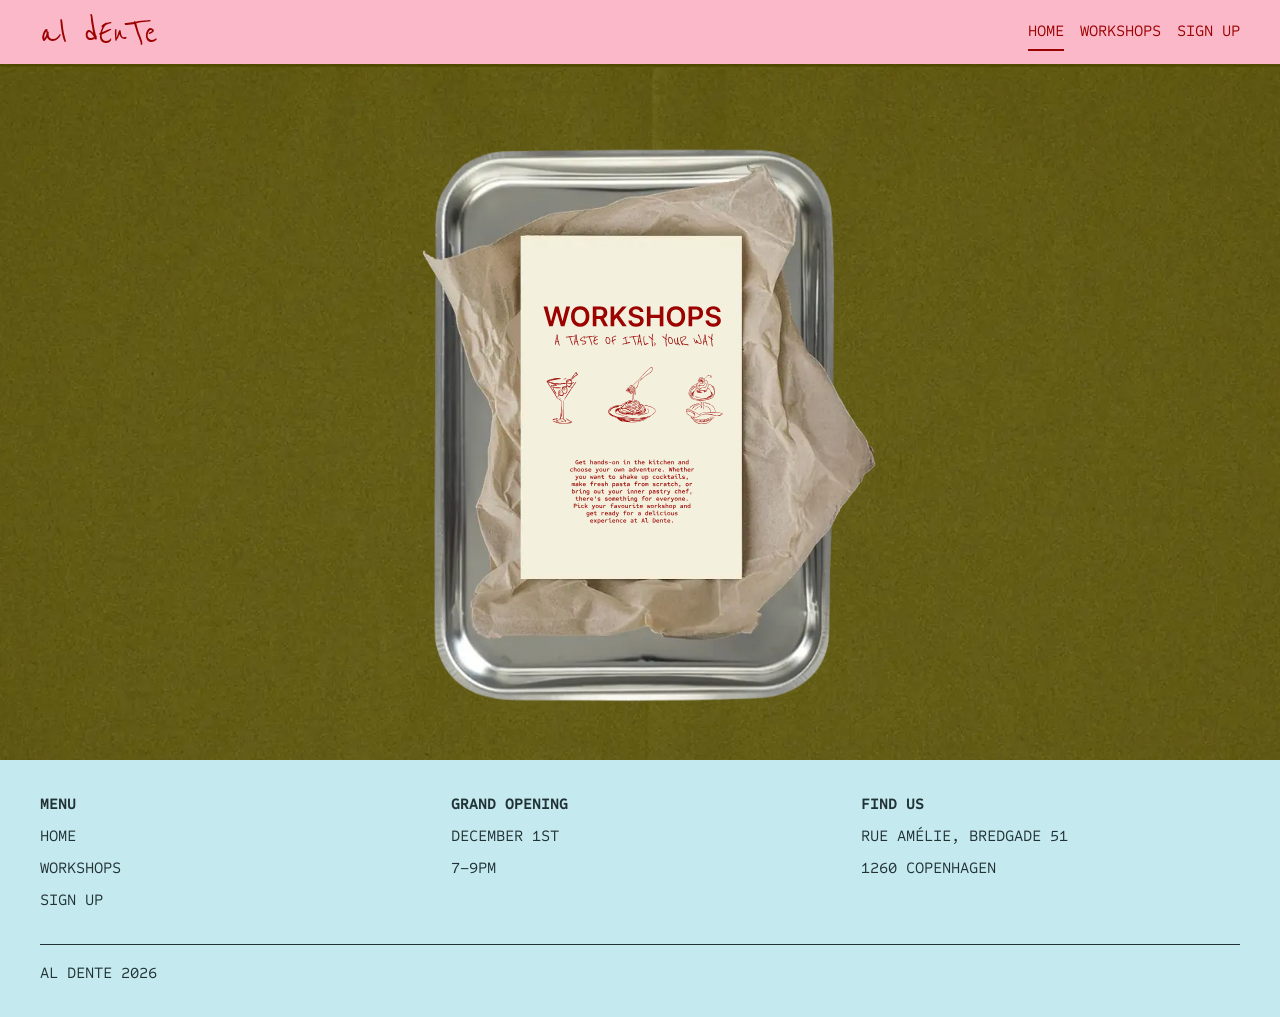
==== index.html @ 096b1b17 "forside done" ====
<!DOCTYPE html>
<html lang="en">

<head>
  <meta charset="UTF-8">
  <meta name="viewport" content="width=device-width, initial-scale=1.0">

  <link rel="preconnect" href="https://fonts.googleapis.com">
  <link rel="preconnect" href="https://fonts.gstatic.com" crossorigin>
  <link
    href="https://fonts.googleapis.com/css2?family=Josefin+Sans:ital,wght@0,100..700;1,100..700&family=Sometype+Mono:ital,wght@0,400..700;1,400..700&display=swap"
    rel="stylesheet">

  <link rel="preconnect" href="https://fonts.googleapis.com">
  <link rel="preconnect" href="https://fonts.gstatic.com" crossorigin>
  <link href="https://fonts.googleapis.com/css2?family=Reenie+Beanie&display=swap" rel="stylesheet">

  <title>Al Dente</title>
  <link rel="stylesheet" href="./starter.css">
  <link rel="stylesheet" href="./style.css">
</head>

<body>

  <header class="site-header">
    <div class="header-content">
      <a class="site-logo" href="./">al dEnTe</a>
      <nav class="site-nav">
        <button>Menu</button>
        <ul class="menu" id="menu" popover>
          <li><a href="./" aria-current="page">HOME</a></li>
          <li><a href="./svg.html">WORKSHOPS</a></li>
          <li><a href="./form.html">SIGN UP</a></li>
        </ul>
      </nav>
    </div>
  </header>

  <main>

    <div class="background">
      <img src="imgs/forside/background.webp" alt="Grøn baggrund">
    </div>

    <div class="tray">
      <img src="imgs/forside/tray.webp" alt="Tray">
      <img src="imgs/forside/workshops.svg" alt="Workshops">
    </div>

  </main>

  <footer class="site-footer">
    <div class="footer-content">

      <div class="footer-column">
        <h4>MENU</h4>
        <a href="./">HOME</a>
        <a href="#">WORKSHOPS</a>
        <a href="./svg.html">SIGN UP</a>
      </div>

      <div class="footer-column">
        <h4>GRAND OPENING</h4>
        <p>DECEMBER 1ST</p>
        <p>7–9PM</p>
      </div>

      <div class="footer-column">
        <h4>FIND US</h4>
        <p>RUE AMÉLIE, BREDGADE 51</p>
        <p>1260 COPENHAGEN</p>
      </div>

      <div class="footer-bottom">
        AL DENTE 2026
      </div>

    </div>
  </footer>

  <script src="./script.js"></script>
</body>

</html>
---- starter.css ----
*,
::before,
::after {
  box-sizing: border-box;
  margin: 0;
  padding: 0;
}

html {
  interpolate-size: allow-keywords;
  font-family: system-ui, sans-serif;
  line-height: 1.5;
  -webkit-font-smoothing: antialiased;
}

h1,
h2 {
  line-height: 1.25;
}

p,
li {
  text-wrap: pretty;
}

img,
svg {
  display: block;
  width: 100%;
  height: auto;
}

label {
  display: block;
}

input,
button,
textarea,
select {
  font: inherit;
  color: inherit;
  background-color: transparent;
  font-size: max(1em, 16px);
  padding: 0;
  margin: 0;
}

input:where([type="checkbox"], [type="radio"]) {
  width: 1em;
  height: 1em;
}

textarea {
  resize: none;
  min-height: 4lh;
}

legend {
  padding: 0;
}

select,
::picker(select) {
  appearance: base-select;
}

[popover] {
  margin: revert;
}

dialog {
  overscroll-behavior: none;

  &::backdrop {
    overflow: hidden;
    overscroll-behavior: contain;
  }
}

.visually-hidden {
  position: absolute;
  width: 1px;
  height: 1px;
  overflow: hidden;
  white-space: nowrap;
  clip-path: inset(100%);
}
---- style.css ----
/* Variabler */
html {
  --color-page: #fbb8c9;
  --color-surface: #fff;
  --color-text: #222;
  --color-muted: #666;
  --color-border: #9b0200;
  --color-footer: #c4e9ef;

  --space-05: 0.5rem;
  --space-1: 1rem;
  --space-2: 2rem;
  --space-3: 3rem;

  font-family: "Sometype Mono", monospace;

  background: var(--color-page);
  color: var(--color-text);
}

/* Globalt layout */
body {
  margin: 0;
  min-height: 100svh;
  display: grid;
  grid-template-rows: auto 1fr auto;
  grid-template-columns: minmax(1rlh, 1fr) minmax(0, 75rem) minmax(1rlh, 1fr);
}

h1,
h2,
h3,
p {
  margin: 0;
}

main {
  display: grid;
  grid-template-columns: inherit;
  grid-column: 1 / -1;
  align-content: start;
}

main > * {
  grid-column: 2;
  padding-block: var(--space-3);
}

.svg-page {
  display: grid;
  gap: var(--space-2);
}

.svg-intro {
  display: grid;
  gap: var(--space-1);
  max-width: 60ch;
}

.svg-intro p {
  color: var(--color-muted);
}

.svg-layout {
  display: grid;
  gap: var(--space-2);
  align-items: start;

  @media (width > 800px) {
    grid-template-columns: 1fr min(40%, 36ch);
  }
}

.form-page {
  display: grid;
  gap: var(--space-2);

  @media (width > 600px) {
    grid-template-columns: min(40%, 50ch) 1fr;
  }
}

.form-intro {
  display: grid;
  gap: var(--space-1);
  align-content: start;
  max-width: 60ch;
}

.form-intro p {
  color: var(--color-muted);
}

.opsamling-page {
  display: grid;
  gap: var(--space-2);
  align-items: start;

  @media (width > 800px) {
    grid-template-columns: minmax(0, 44ch) minmax(20rem, 1fr);
  }
}

.opsamling-intro {
  display: grid;
  gap: var(--space-1);
  max-width: 60ch;
}

.opsamling-intro p {
  color: var(--color-muted);
}

.error-page {
  display: grid;
  gap: var(--space-1);
  max-width: 60ch;
}

.error-page p {
  color: var(--color-muted);
}

/* Header og footer */
.site-header,
.site-footer {
  grid-column: 1 / -1;
  display: grid;
  grid-template-columns: inherit;
  background: var(--color-surface);
}

.site-header {
  background: var(--color-page);
}

.site-footer {
  background: var(--color-footer);
  color: #213235;
}

.header-content,
.footer-content {
  grid-column: 2;
}

.header-content {
  min-height: 4rem;
  display: flex;
  justify-content: space-between;
  align-items: center;
  gap: var(--space-1);
  color: #9b0200;
}

.site-logo {
  color: inherit;
  font-family: "Reenie Beanie", cursive;
  font-size: 2.5rem;
  text-decoration: none;
}

.footer-content {
  padding-block: var(--space-2);
  display: grid;
  grid-template-columns: repeat(3, 1fr);
  gap: var(--space-2);
}

.footer-column {
  display: grid;
  align-content: start;
  gap: var(--space-05);
}

.footer-column a {
  color: inherit;
  text-decoration: none;
}

.footer-bottom {
  grid-column: 1 / -1;
  border-top: 1px solid #213235;
  padding-top: var(--space-1);
}

/* Navigation */
[popover] {
  margin: 0;
  padding: 0;
  border: none;
  background: transparent;
}

.site-nav button {
  padding: 0.4rem 0.7rem;
  border: 1px solid var(--color-border);
  background: var(--color-surface);

  @media (width > 600px) {
    display: none;
  }
}

.menu {
  margin: 0;
  padding: var(--space-1);
  list-style: none;
  background: var(--color-surface);
  border: 1px solid var(--color-border);

  @media (width > 600px) {
    display: flex;
    gap: var(--space-1);
    padding: 0;
    border: none;
    background: none;
    position: static;
  }
}

.menu a {
  display: block;
  padding: 0.4rem 0;
  color: #9b0200;
  text-decoration: none;
  border-bottom: 2px solid #0000;
}

.menu a[aria-current="page"] {
  border-bottom-color: var(--color-border);
}

/* Flader */
.panel,
.svg-placeholder,
.form-placeholder,
.opsamling-placeholder {
  background: var(--color-surface);
  border: 1px solid var(--color-border);
}

.panel {
  padding: var(--space-1);
  display: grid;
  gap: var(--space-1);
}

.svg-placeholder,
.opsamling-placeholder {
  min-height: -webkit-fill-available;
  min-height: stretch;
}

.form-placeholder {
  min-height: -webkit-fill-available;
  min-height: stretch;
  padding: var(--space-1);
}

/* Details */
.accordion {
  display: grid;
  gap: var(--space-05);
}

.accordion-item {
  border: 1px solid var(--color-border);
  background: var(--color-surface);
}

.accordion-item p {
  padding: 0 var(--space-1) var(--space-1);
  color: var(--color-muted);
}

/* Knap/link */
.button {
  justify-self: start;
  display: inline-block;
  padding: 0.5rem 0.8rem;
  border: 1px solid var(--color-border);
  background: var(--color-surface);
  color: inherit;
  text-decoration: none;
}

/***************** FORSIDE ****************/

.background {
  position: absolute;
  top: 4rem;
  left: 0;
  width: 100%;
  height: 100%;
  z-index: -1;
  padding: 0;
}

.background img {
  width: 100%;
  height: 100%;
  object-fit: cover;
  display: block;
}

.tray {
  position: relative;
  display: flex;
  justify-content: center;
  align-items: center;
}

.tray img:first-child {
  width: 40%;
  height: auto;
  display: block;
}

.tray img:nth-child(2) {
  position: absolute;
  width: 15%;
  height: auto;
  top: 50%;
  left: 49.4%;
  transform: translate(-50%, -50%);
}
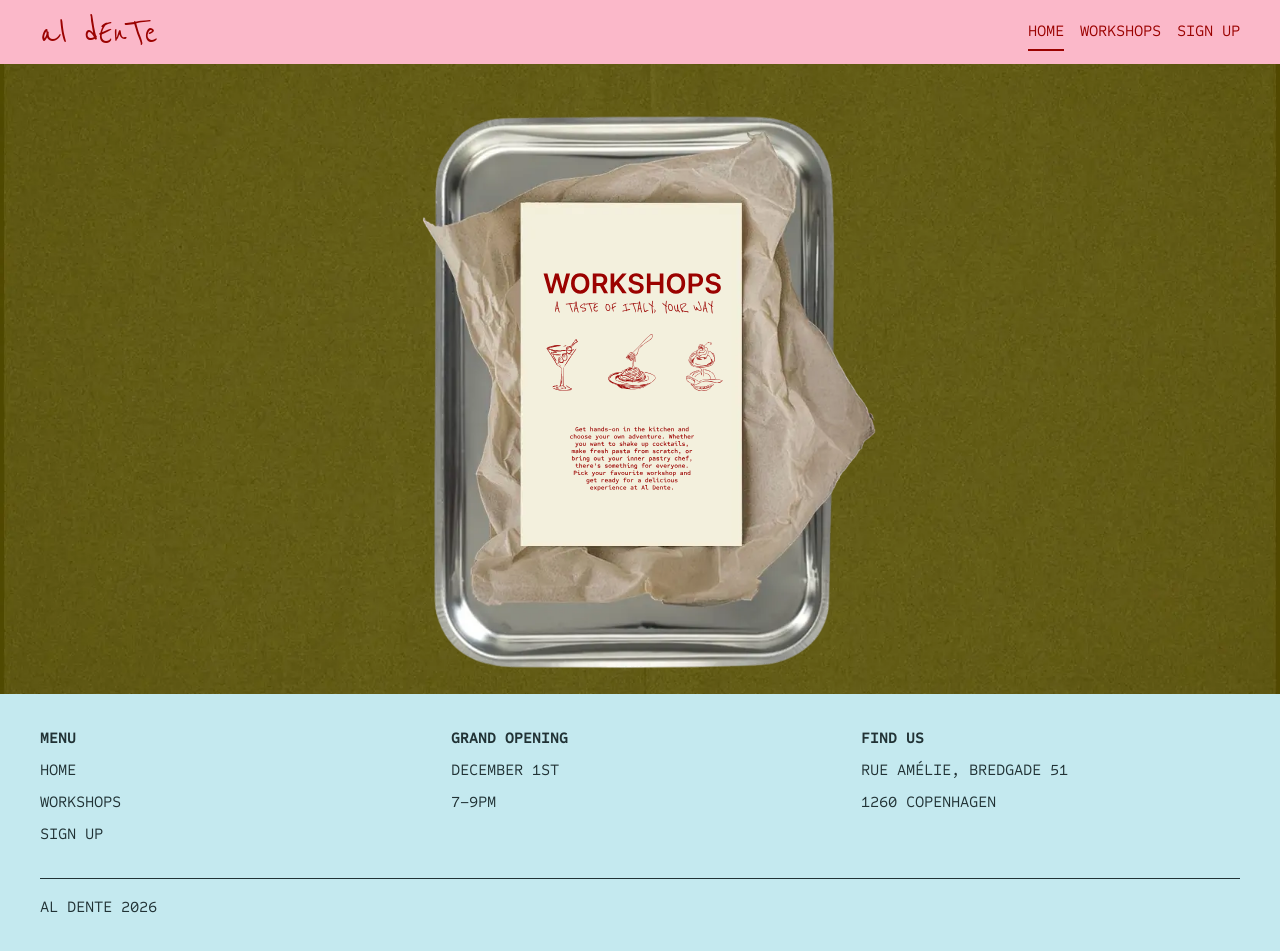
==== commit bcf50172: "rettelser" ====
--- a/index.html
+++ b/index.html
@@ -25,6 +25,7 @@
   <header class="site-header">
     <div class="header-content">
       <a class="site-logo" href="./">al dEnTe</a>
+
       <nav class="site-nav">
         <button>Menu</button>
         <ul class="menu" id="menu" popover>
@@ -55,8 +56,8 @@
       <div class="footer-column">
         <h4>MENU</h4>
         <a href="./">HOME</a>
-        <a href="#">WORKSHOPS</a>
-        <a href="./svg.html">SIGN UP</a>
+        <a href="./svg.html">WORKSHOPS</a>
+        <a href="./form.html">SIGN UP</a>
       </div>
 
       <div class="footer-column">
--- a/style.css
+++ b/style.css
@@ -38,87 +38,10 @@
   display: grid;
   grid-template-columns: inherit;
   grid-column: 1 / -1;
-  align-content: start;
-}
-
-main > * {
-  grid-column: 2;
-  padding-block: var(--space-3);
-}
-
-.svg-page {
-  display: grid;
-  gap: var(--space-2);
-}
-
-.svg-intro {
-  display: grid;
-  gap: var(--space-1);
-  max-width: 60ch;
-}
-
-.svg-intro p {
-  color: var(--color-muted);
-}
-
-.svg-layout {
-  display: grid;
-  gap: var(--space-2);
-  align-items: start;
-
-  @media (width > 800px) {
-    grid-template-columns: 1fr min(40%, 36ch);
-  }
-}
-
-.form-page {
-  display: grid;
-  gap: var(--space-2);
-
-  @media (width > 600px) {
-    grid-template-columns: min(40%, 50ch) 1fr;
-  }
-}
-
-.form-intro {
-  display: grid;
-  gap: var(--space-1);
-  align-content: start;
-  max-width: 60ch;
-}
-
-.form-intro p {
-  color: var(--color-muted);
-}
-
-.opsamling-page {
-  display: grid;
-  gap: var(--space-2);
-  align-items: start;
-
-  @media (width > 800px) {
-    grid-template-columns: minmax(0, 44ch) minmax(20rem, 1fr);
-  }
-}
-
-.opsamling-intro {
-  display: grid;
-  gap: var(--space-1);
-  max-width: 60ch;
-}
-
-.opsamling-intro p {
-  color: var(--color-muted);
-}
-
-.error-page {
-  display: grid;
-  gap: var(--space-1);
-  max-width: 60ch;
-}
-
-.error-page p {
-  color: var(--color-muted);
+  align-content: stretch;
+  position: relative;
+  isolation: isolate;
+  min-height: 70vh;
 }
 
 /* Header og footer */
@@ -231,68 +154,12 @@
   border-bottom-color: var(--color-border);
 }
 
-/* Flader */
-.panel,
-.svg-placeholder,
-.form-placeholder,
-.opsamling-placeholder {
-  background: var(--color-surface);
-  border: 1px solid var(--color-border);
-}
-
-.panel {
-  padding: var(--space-1);
-  display: grid;
-  gap: var(--space-1);
-}
-
-.svg-placeholder,
-.opsamling-placeholder {
-  min-height: -webkit-fill-available;
-  min-height: stretch;
-}
-
-.form-placeholder {
-  min-height: -webkit-fill-available;
-  min-height: stretch;
-  padding: var(--space-1);
-}
-
-/* Details */
-.accordion {
-  display: grid;
-  gap: var(--space-05);
-}
-
-.accordion-item {
-  border: 1px solid var(--color-border);
-  background: var(--color-surface);
-}
-
-.accordion-item p {
-  padding: 0 var(--space-1) var(--space-1);
-  color: var(--color-muted);
-}
-
-/* Knap/link */
-.button {
-  justify-self: start;
-  display: inline-block;
-  padding: 0.5rem 0.8rem;
-  border: 1px solid var(--color-border);
-  background: var(--color-surface);
-  color: inherit;
-  text-decoration: none;
-}
-
-/***************** FORSIDE ****************/
-
+/* Grøn baggrund */
 .background {
+  grid-column: 1 / -1;
+  grid-row: 1;
   position: absolute;
-  top: 4rem;
-  left: 0;
-  width: 100%;
-  height: 100%;
+  inset: 0;
   z-index: -1;
   padding: 0;
 }
@@ -304,11 +171,15 @@
   display: block;
 }
 
+/* Tray */
 .tray {
+  grid-column: 2;
+  grid-row: 1;
   position: relative;
   display: flex;
   justify-content: center;
   align-items: center;
+  z-index: 1;
 }
 
 .tray img:first-child {
@@ -325,3 +196,18 @@
   left: 49.4%;
   transform: translate(-50%, -50%);
 }
+
+/* Responsivt layout */
+@media (max-width: 600px) {
+  .footer-content {
+    grid-template-columns: repeat(2, 1fr);
+  }
+
+  .tray img:first-child {
+    width: 75%;
+  }
+
+  .tray img:nth-child(2) {
+    width: 28%;
+  }
+}
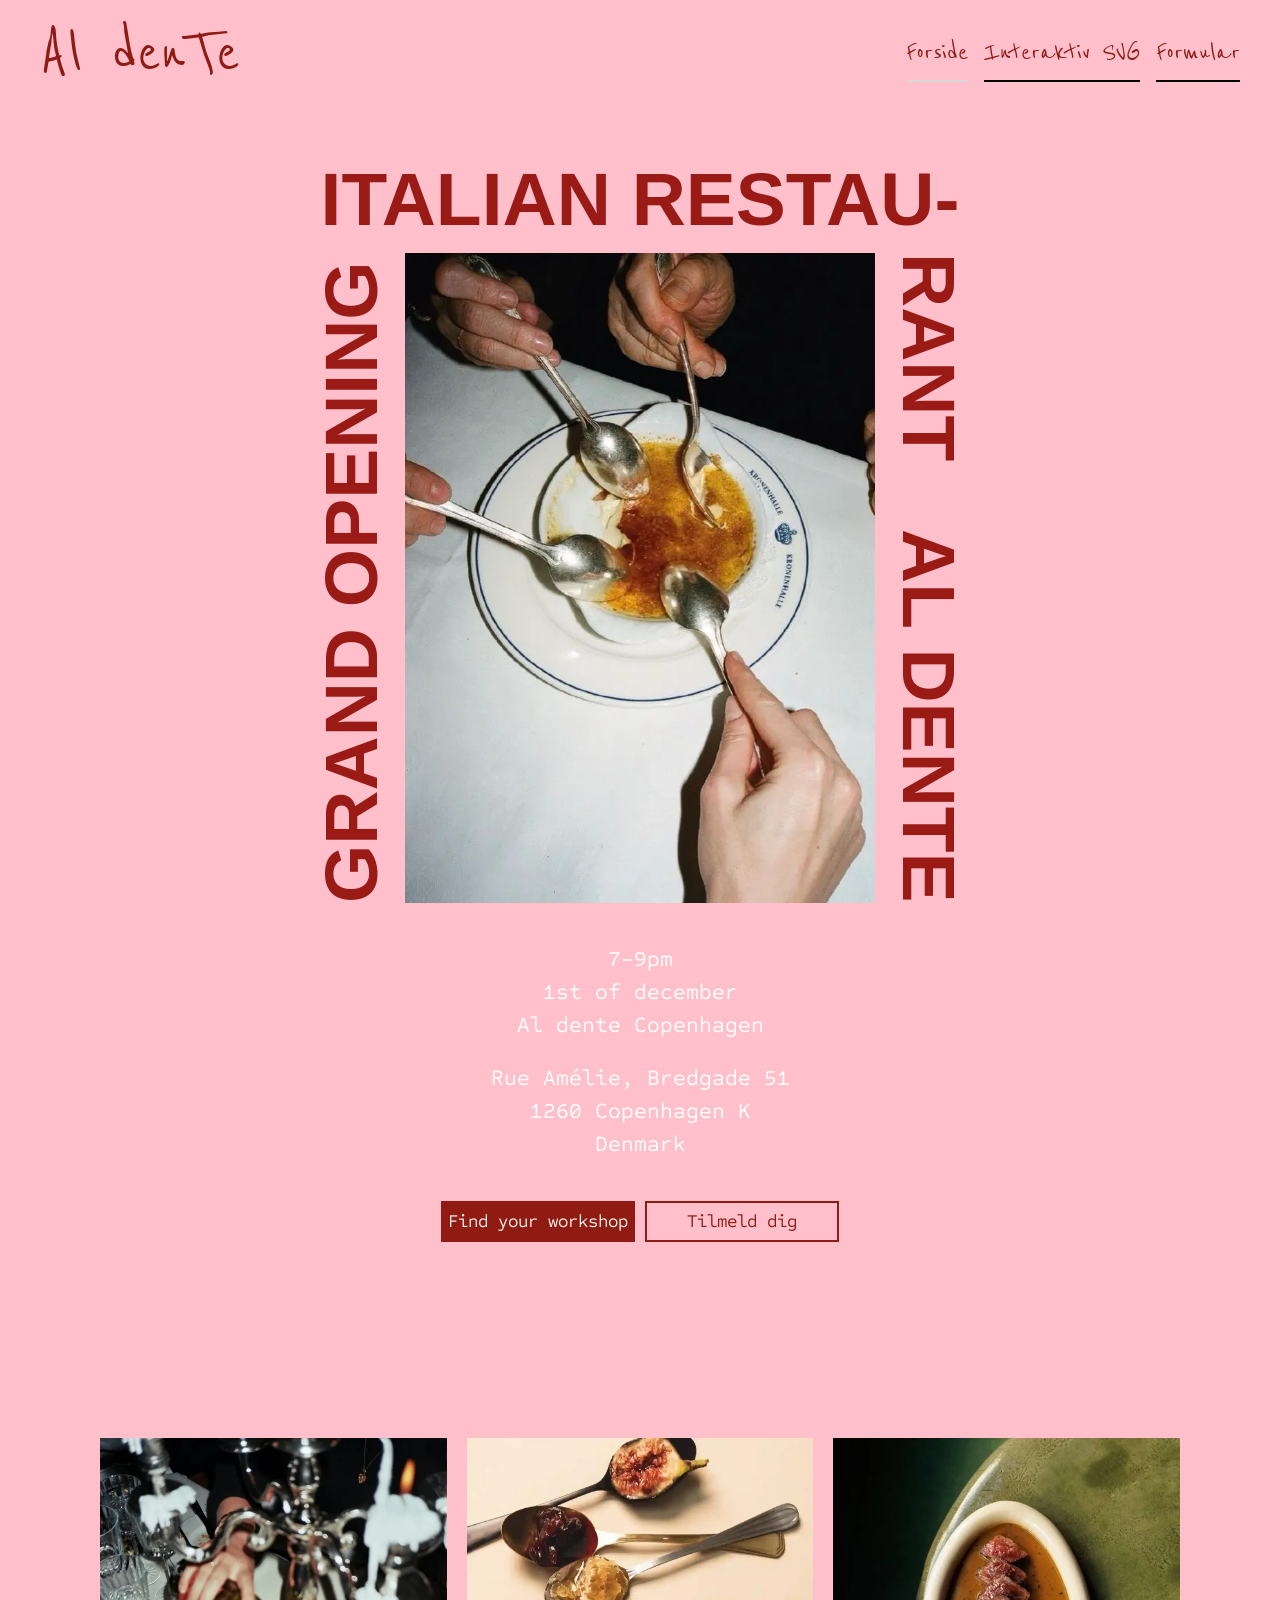
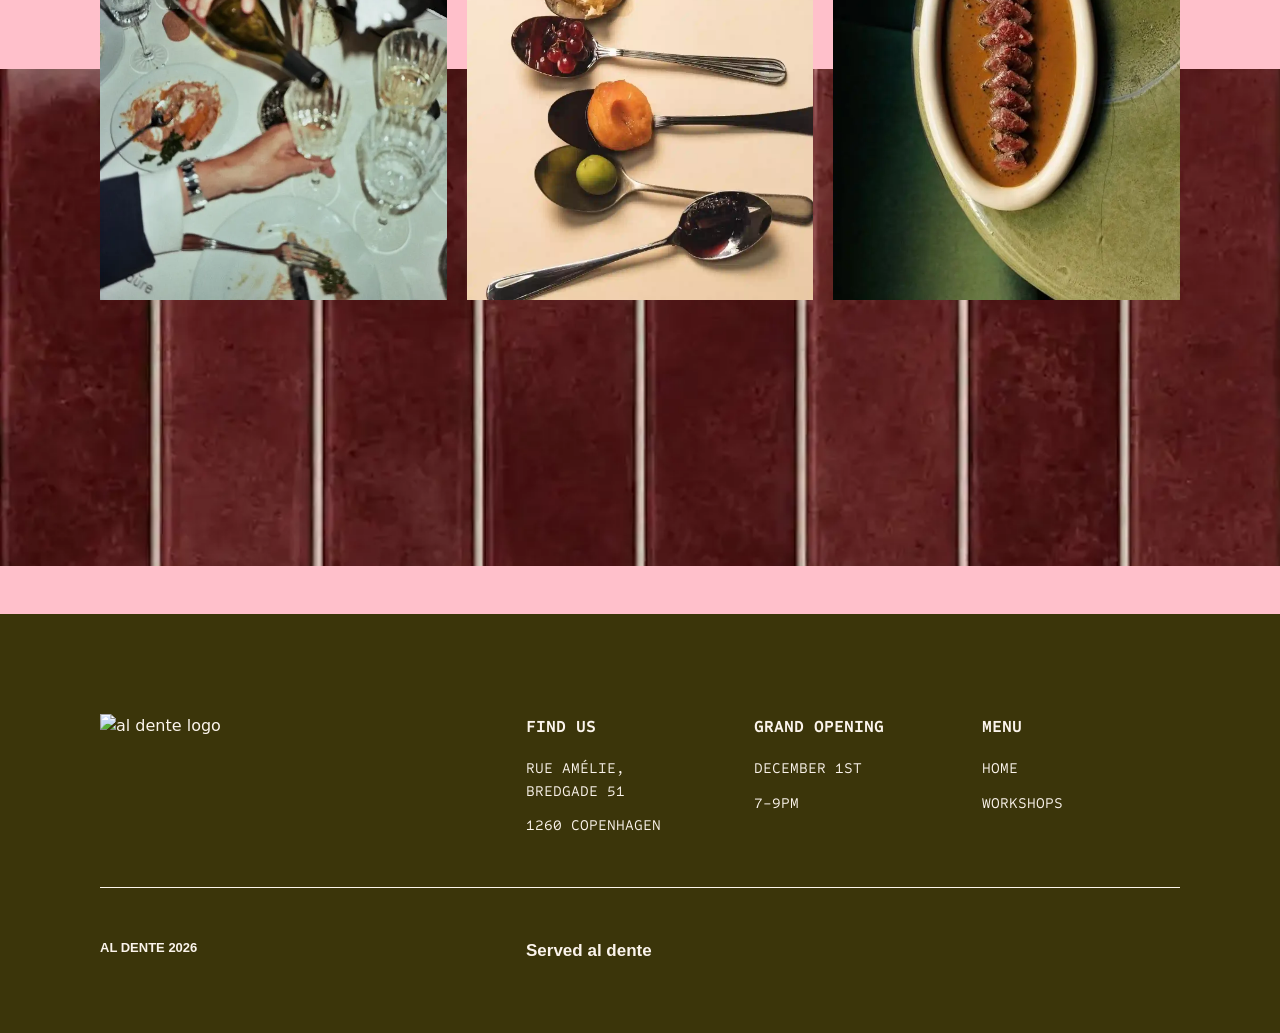
==== commit 3f46c149: "forside done" ====
--- a/index.html
+++ b/index.html
@@ -1,84 +1,99 @@
 <!DOCTYPE html>
-<html lang="en">
+<html lang="da">
 
 <head>
   <meta charset="UTF-8">
   <meta name="viewport" content="width=device-width, initial-scale=1.0">
-
-  <link rel="preconnect" href="https://fonts.googleapis.com">
-  <link rel="preconnect" href="https://fonts.gstatic.com" crossorigin>
-  <link
-    href="https://fonts.googleapis.com/css2?family=Josefin+Sans:ital,wght@0,100..700;1,100..700&family=Sometype+Mono:ital,wght@0,400..700;1,400..700&display=swap"
-    rel="stylesheet">
-
+  <title>Eventnavn</title>
+  <link rel="stylesheet" href="./starter.css">
+  <link rel="stylesheet" href="./style.css">
   <link rel="preconnect" href="https://fonts.googleapis.com">
   <link rel="preconnect" href="https://fonts.gstatic.com" crossorigin>
   <link href="https://fonts.googleapis.com/css2?family=Reenie+Beanie&display=swap" rel="stylesheet">
-
-  <title>Al Dente</title>
-  <link rel="stylesheet" href="./starter.css">
-  <link rel="stylesheet" href="./style.css">
+  <link rel="preconnect" href="https://fonts.googleapis.com">
+  <link rel="preconnect" href="https://fonts.gstatic.com" crossorigin>
+  <link href="https://fonts.googleapis.com/css2?family=Sometype+Mono:ital,wght@0,400..700;1,400..700&display=swap"
+    rel="stylesheet">
 </head>
 
 <body>
-
   <header class="site-header">
     <div class="header-content">
-      <a class="site-logo" href="./">al dEnTe</a>
-
+      <a class="site-logo" href="./">Al denTe</a>
       <nav class="site-nav">
         <button>Menu</button>
         <ul class="menu" id="menu" popover>
-          <li><a href="./" aria-current="page">HOME</a></li>
-          <li><a href="./svg.html">WORKSHOPS</a></li>
-          <li><a href="./form.html">SIGN UP</a></li>
+          <li><a href="./" aria-current="page">Forside</a></li>
+          <li><a href="./svg.html">Interaktiv SVG</a></li>
+          <li><a href="./form.html">Formular</a></li>
         </ul>
       </nav>
     </div>
   </header>
 
   <main>
+    <section class="header">
+      <div class="billedtekst">
+        <h2 class="top">ITALIAN RESTAU-</h2>
+        <h2 class="venstre">GRAND OPENING</h2>
+        <img class="billede" src="./imgs/forside1.webp" alt="Fire skeer i en crème brûlée">
+        <h2 class="højre"><span>RANT</span><span>AL DENTE</span></h2>
+      </div>
 
-    <div class="background">
-      <img src="imgs/forside/background.webp" alt="Grøn baggrund">
-    </div>
+      <div class="infotekst">
+        <p class="tekst1">7-9pm<br>1st of december<br>Al dente Copenhagen</p>
+        <p class="tekst2">Rue Amélie, Bredgade 51<br>1260 Copenhagen K<br>Denmark</p>
+      </div>
 
-    <div class="tray">
-      <img src="imgs/forside/tray.webp" alt="Tray">
-      <img src="imgs/forside/workshops.svg" alt="Workshops">
-    </div>
+
+      <section class="forsideknapper">
+        <button class="knap1" href="svg.html">Find your workshop</button>
+        <button class="knap2" href="form.html">Tilmeld dig</button>
+      </section>
+    </section>
+
+    <section class="info">
+      <div class="infobilleder">
+        <img src="./imgs/forside2.webp" alt="">
+        <img src="./imgs/forside3.webp" alt="">
+        <img src="./imgs/forside4.webp" alt="">
+      </div>
+
+      <img class="baggrundf" src="./imgs/forside5.webp" alt="">
+    </section>
 
   </main>
 
   <footer class="site-footer">
     <div class="footer-content">
 
-      <div class="footer-column">
-        <h4>MENU</h4>
-        <a href="./">HOME</a>
-        <a href="./svg.html">WORKSHOPS</a>
-        <a href="./form.html">SIGN UP</a>
+      <img class="footer-logo" src="./imgs/logo.webp" alt="al dente logo">
+
+      <div class="footer-kolonne">
+        <h3>Find us</h3>
+        <p>Rue Amélie,<br>Bredgade 51</p>
+        <p>1260 Copenhagen</p>
       </div>
 
-      <div class="footer-column">
-        <h4>GRAND OPENING</h4>
-        <p>DECEMBER 1ST</p>
-        <p>7–9PM</p>
+      <div class="footer-kolonne">
+        <h3>Grand opening</h3>
+        <p>December 1st</p>
+        <p>7-9pm</p>
       </div>
 
-      <div class="footer-column">
-        <h4>FIND US</h4>
-        <p>RUE AMÉLIE, BREDGADE 51</p>
-        <p>1260 COPENHAGEN</p>
+      <div class="footer-kolonne">
+        <h3>Menu</h3>
+        <a href="./">Home</a>
+        <a href="./form.html">Workshops</a>
       </div>
 
-      <div class="footer-bottom">
-        AL DENTE 2026
-      </div>
+      <hr class="footer-linje">
+
+      <p class="footer-år">Al dente 2026</p>
+      <p class="footer-slogan">Served al dente</p>
 
     </div>
   </footer>
-
   <script src="./script.js"></script>
 </body>
 
--- a/style.css
+++ b/style.css
@@ -1,18 +1,14 @@
 /* Variabler */
 html {
-  --color-page: #fbb8c9;
-  --color-surface: #fff;
+  --color-page: pink;
+  --color-surface: pink;
   --color-text: #222;
   --color-muted: #666;
-  --color-border: #9b0200;
-  --color-footer: #c4e9ef;
-
+  --color-border: #d8d8d8;
   --space-05: 0.5rem;
   --space-1: 1rem;
   --space-2: 2rem;
   --space-3: 3rem;
-
-  font-family: "Sometype Mono", monospace;
 
   background: var(--color-page);
   color: var(--color-text);
@@ -38,28 +34,95 @@
   display: grid;
   grid-template-columns: inherit;
   grid-column: 1 / -1;
-  align-content: stretch;
-  position: relative;
-  isolation: isolate;
-  min-height: 70vh;
+  align-content: start;
+}
+
+main > * {
+  grid-column: 2;
+  padding-block: var(--space-3);
+}
+
+.svg-page {
+  display: grid;
+  gap: var(--space-2);
+}
+
+.svg-intro {
+  display: grid;
+  gap: var(--space-1);
+  max-width: 60ch;
+}
+
+.svg-intro p {
+  color: var(--color-muted);
+}
+
+.svg-layout {
+  display: grid;
+  gap: var(--space-2);
+  align-items: start;
+  @media (width > 800px) {
+    grid-template-columns: 1fr min(40%, 36ch);
+  }
+}
+
+.form-page {
+  display: grid;
+  gap: var(--space-2);
+  @media (width > 600px) {
+    grid-template-columns: min(40%, 50ch) 1fr;
+  }
+}
+
+.form-intro {
+  display: grid;
+  gap: var(--space-1);
+  align-content: start;
+  max-width: 60ch;
+}
+
+.form-intro p {
+  color: var(--color-muted);
+}
+
+.opsamling-page {
+  display: grid;
+  gap: var(--space-2);
+  align-items: start;
+
+  @media (width > 800px) {
+    grid-template-columns: minmax(0, 44ch) minmax(20rem, 1fr);
+  }
+}
+
+.opsamling-intro {
+  display: grid;
+  gap: var(--space-1);
+  max-width: 60ch;
+}
+
+.opsamling-intro p {
+  color: var(--color-muted);
+}
+
+.error-page {
+  display: grid;
+  gap: var(--space-1);
+  max-width: 60ch;
+}
+
+.error-page p {
+  color: var(--color-muted);
 }
 
 /* Header og footer */
 .site-header,
 .site-footer {
   grid-column: 1 / -1;
+
   display: grid;
   grid-template-columns: inherit;
   background: var(--color-surface);
-}
-
-.site-header {
-  background: var(--color-page);
-}
-
-.site-footer {
-  background: var(--color-footer);
-  color: #213235;
 }
 
 .header-content,
@@ -70,41 +133,29 @@
 .header-content {
   min-height: 4rem;
   display: flex;
+  color: #8f1b12;
+  font-size: 30px;
+  font-family: "Reenie Beanie", cursive;
   justify-content: space-between;
   align-items: center;
   gap: var(--space-1);
-  color: #9b0200;
 }
 
 .site-logo {
-  color: inherit;
+  color: #8f1b12;
   font-family: "Reenie Beanie", cursive;
-  font-size: 2.5rem;
+  font-size: 70px;
+  font-weight: 500;
   text-decoration: none;
 }
 
 .footer-content {
-  padding-block: var(--space-2);
-  display: grid;
-  grid-template-columns: repeat(3, 1fr);
-  gap: var(--space-2);
-}
-
-.footer-column {
-  display: grid;
-  align-content: start;
-  gap: var(--space-05);
-}
-
-.footer-column a {
-  color: inherit;
-  text-decoration: none;
-}
-
-.footer-bottom {
-  grid-column: 1 / -1;
-  border-top: 1px solid #213235;
-  padding-top: var(--space-1);
+  padding-block: var(--space-1);
+  display: flex;
+  flex-wrap: wrap;
+  justify-content: space-between;
+  gap: var(--space-1);
+  color: var(--color-muted);
 }
 
 /* Navigation */
@@ -119,7 +170,6 @@
   padding: 0.4rem 0.7rem;
   border: 1px solid var(--color-border);
   background: var(--color-surface);
-
   @media (width > 600px) {
     display: none;
   }
@@ -131,7 +181,6 @@
   list-style: none;
   background: var(--color-surface);
   border: 1px solid var(--color-border);
-
   @media (width > 600px) {
     display: flex;
     gap: var(--space-1);
@@ -145,69 +194,282 @@
 .menu a {
   display: block;
   padding: 0.4rem 0;
-  color: #9b0200;
+  color: inherit;
   text-decoration: none;
-  border-bottom: 2px solid #0000;
+  border-bottom: 2px solid black;
+  color: #8f1b12;
 }
 
 .menu a[aria-current="page"] {
   border-bottom-color: var(--color-border);
 }
 
-/* Grøn baggrund */
-.background {
+/* Flader */
+.panel,
+.svg-placeholder,
+.form-placeholder,
+.opsamling-placeholder {
+  background: var(--color-surface);
+  border: 1px solid var(--color-border);
+}
+
+.panel {
+  padding: var(--space-1);
+  display: grid;
+  gap: var(--space-1);
+}
+
+.svg-placeholder,
+.opsamling-placeholder {
+  min-height: -webkit-fill-available;
+  min-height: stretch;
+}
+
+.form-placeholder {
+  min-height: -webkit-fill-available;
+  min-height: stretch;
+  padding: var(--space-1);
+}
+
+/* Details */
+.accordion {
+  display: grid;
+  gap: var(--space-05);
+}
+
+.accordion-item {
+  border: 1px solid var(--color-border);
+  background: var(--color-surface);
+}
+
+.accordion-item p {
+  padding: 0 var(--space-1) var(--space-1);
+  color: var(--color-muted);
+}
+
+/* Knap/link */
+.button {
+  justify-self: start;
+  display: inline-block;
+  padding: 0.5rem 0.8rem;
+  border: 1px solid var(--color-border);
+  background: var(--color-surface);
+  color: inherit;
+  text-decoration: none;
+}
+
+/*************** FORSIDE STYLING OG GRIDS ************************/
+
+/* Baggrund*/
+main {
+  background-color: pink;
+}
+/* header billede med tekst rundt om */
+.billedtekst {
+  display: grid;
+  grid-template-columns: auto 1fr auto;
+  gap: 6px;
+  font-family: "Inter", sans-serif;
+  font-weight: 700;
+  font-size: 28px;
+  color: #9a1b16;
+  width: fit-content; /* kun så bred som indholdet */
+  margin: 0 auto; /* sæt den i midten af siden */
+
+  @media (width > 800px) {
+    font-size: 50px;
+  }
+}
+
+.top {
   grid-column: 1 / -1;
   grid-row: 1;
-  position: absolute;
-  inset: 0;
-  z-index: -1;
-  padding: 0;
-}
-
-.background img {
+  text-align: center;
+}
+
+.venstre {
+  grid-column: 1;
+  grid-row: 2;
+  writing-mode: vertical-rl;
+  transform: rotate(180deg);
+}
+
+.billede {
+  grid-column: 2;
+  grid-row: 2;
+  object-fit: cover;
+  width: 260px;
+  height: 350px;
+
+  @media (width > 800px) {
+    width: 470px;
+    height: 650px;
+  }
+}
+
+.højre {
+  grid-column: 3;
+  grid-row: 2;
+  writing-mode: vertical-rl;
+  display: flex;
+  justify-content: space-between; /* RANT øverst, AL DENTE nederst */
+}
+
+/* header tekst og knapper */
+.infotekst {
+  text-align: center;
+  font-size: 16px;
+  color: #ffffff;
+  margin: 30px 0;
+  font-family: "Sometype Mono", monospace;
+
+  @media (width > 800px) {
+    font-size: 22px;
+    margin: 40px 0;
+  }
+}
+.tekst1 {
+  margin-bottom: 20px;
+}
+
+.forsideknapper {
+  display: grid;
+  grid-template-columns: 1fr;
+  gap: 10px;
+  width: fit-content;
+  margin: 0 auto;
+  font-size: 16px;
+  font-family: "Sometype Mono", monospace;
+
+  @media (width > 800px) {
+    grid-template-columns: 1fr 1fr;
+    font-size: 18px;
+  }
+}
+
+.knap1 {
+  background: #8f1b12;
+  color: #fbf4ec;
+  border: 2px solid #8f1b12;
+  padding: 5px;
+}
+
+.knap2 {
+  background: transparent;
+  color: #8f1b12;
+  border: 2px solid #8f1b12;
+  padding: 5px;
+}
+
+/* inforbokse/billeder */
+.infobilleder {
+  display: grid;
+  grid-template-columns: 1fr;
+  gap: 20px;
+  object-fit: cover;
+  grid-row: 1 / 3;
+  grid-column: 1;
+  z-index: 1;
+  margin: 40px 20px;
+
+  @media (width > 800px) {
+    grid-template-columns: 1fr 1fr 1fr;
+    margin: 100px;
+  }
+}
+
+.info {
+  grid-template-rows: 2fr 2fr 1fr;
+  display: grid;
+  grid-column: 1 / -1;
+}
+.baggrundf {
+  grid-row: 2 / 4;
+  grid-column: 1 / -1;
   width: 100%;
-  height: 100%;
+  height: 0;
+  min-height: 100%;
   object-fit: cover;
+}
+.infobilleder img {
   display: block;
-}
-
-/* Tray */
-.tray {
-  grid-column: 2;
-  grid-row: 1;
-  position: relative;
-  display: flex;
-  justify-content: center;
-  align-items: center;
-  z-index: 1;
-}
-
-.tray img:first-child {
-  width: 40%;
-  height: auto;
-  display: block;
-}
-
-.tray img:nth-child(2) {
-  position: absolute;
-  width: 15%;
-  height: auto;
-  top: 50%;
-  left: 49.4%;
-  transform: translate(-50%, -50%);
-}
-
-/* Responsivt layout */
-@media (max-width: 600px) {
-  .footer-content {
-    grid-template-columns: repeat(2, 1fr);
-  }
-
-  .tray img:first-child {
-    width: 75%;
-  }
-
-  .tray img:nth-child(2) {
-    width: 28%;
-  }
-}
+  width: 100%;
+  aspect-ratio: 3 / 4;
+}
+
+/* ---------- Footer ---------- */
+.site-footer {
+  background: #3b350a;
+  color: #fbf4ec;
+}
+
+.footer-content {
+  display: grid;
+  grid-template-columns: 1fr;
+  gap: 30px;
+  padding: 60px 20px;
+  color: #fbf4ec;
+
+  @media (width > 800px) {
+    grid-template-columns: 2fr 1fr 1fr 1fr; /* logo | 3 kolonner */
+    padding: 100px 60px 70px;
+  }
+}
+
+.footer-logo {
+  width: 220px;
+
+  @media (width > 800px) {
+    width: 300px;
+  }
+}
+
+/* De 3 tekstkolonner */
+.footer-kolonne {
+  display: grid;
+  gap: 12px;
+  align-content: start;
+  font-family: "Sometype Mono", monospace;
+  font-size: 15px;
+  text-transform: uppercase; /* gør teksten til store bogstaver */
+}
+
+.footer-kolonne h3 {
+  font-size: 17px;
+  font-weight: 700;
+  margin-bottom: 6px;
+}
+
+.footer-kolonne a {
+  color: inherit;
+  text-decoration: none;
+}
+
+/* Stregen */
+.footer-linje {
+  grid-column: 1 / -1;
+  width: 100%;
+  border: none;
+  border-top: 1px solid #fbf4ec;
+  margin: 20px 0;
+}
+
+/* Bunden */
+.footer-år,
+.footer-slogan {
+  font-family: "Inter", sans-serif;
+  font-weight: 700;
+}
+
+.footer-år {
+  font-size: 13px;
+  text-transform: uppercase;
+}
+
+.footer-slogan {
+  font-size: 17px;
+
+  @media (width > 800px) {
+    grid-column: 2 / -1; /* starter under "Find us" */
+  }
+}
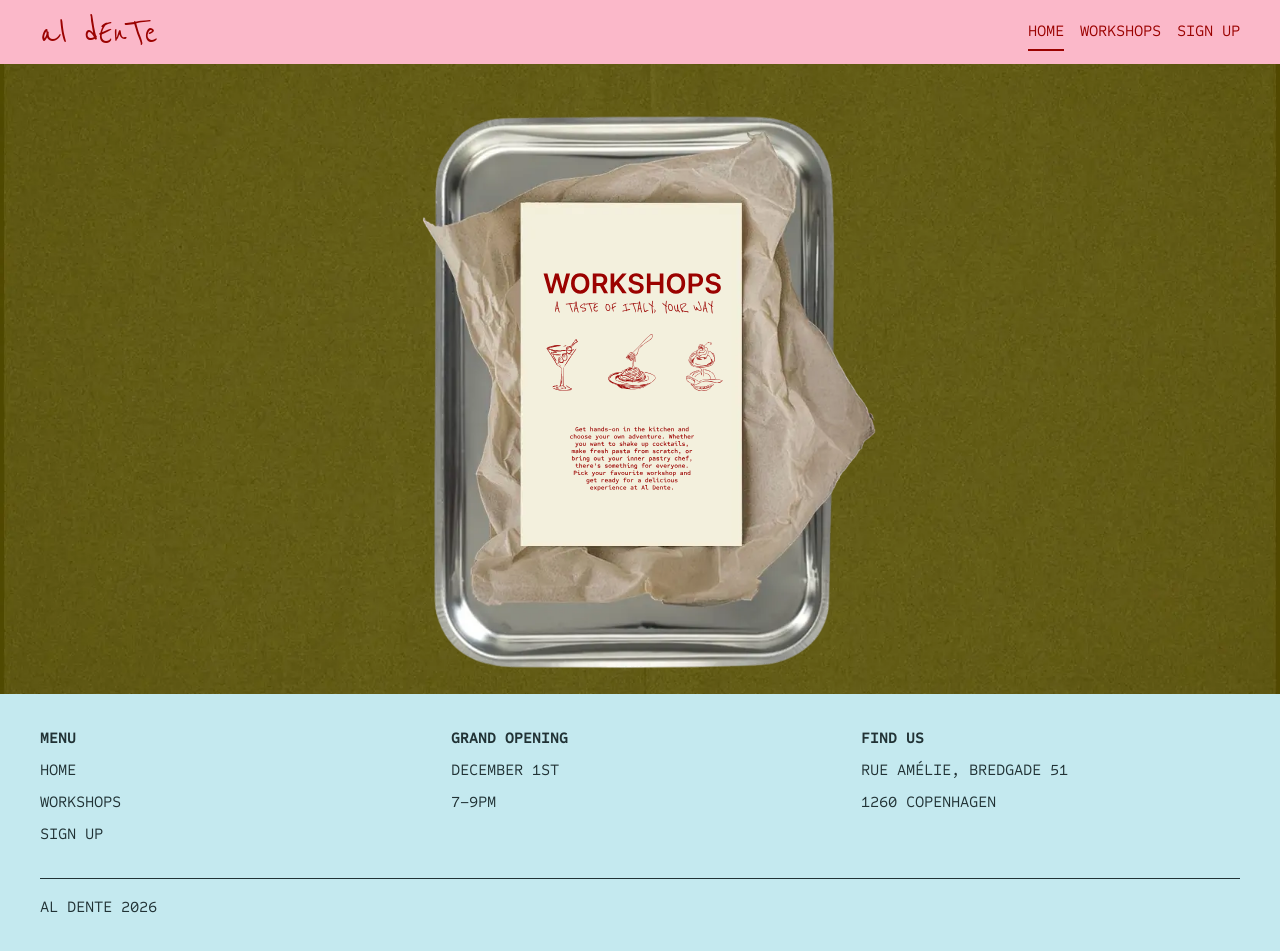
==== commit 1b2cc278: "menu rettet" ====
--- a/index.html
+++ b/index.html
@@ -1,99 +1,84 @@
 <!DOCTYPE html>
-<html lang="da">
+<html lang="en">
 
 <head>
   <meta charset="UTF-8">
   <meta name="viewport" content="width=device-width, initial-scale=1.0">
-  <title>Eventnavn</title>
-  <link rel="stylesheet" href="./starter.css">
-  <link rel="stylesheet" href="./style.css">
+
+  <link rel="preconnect" href="https://fonts.googleapis.com">
+  <link rel="preconnect" href="https://fonts.gstatic.com" crossorigin>
+  <link
+    href="https://fonts.googleapis.com/css2?family=Josefin+Sans:ital,wght@0,100..700;1,100..700&family=Sometype+Mono:ital,wght@0,400..700;1,400..700&display=swap"
+    rel="stylesheet">
+
   <link rel="preconnect" href="https://fonts.googleapis.com">
   <link rel="preconnect" href="https://fonts.gstatic.com" crossorigin>
   <link href="https://fonts.googleapis.com/css2?family=Reenie+Beanie&display=swap" rel="stylesheet">
-  <link rel="preconnect" href="https://fonts.googleapis.com">
-  <link rel="preconnect" href="https://fonts.gstatic.com" crossorigin>
-  <link href="https://fonts.googleapis.com/css2?family=Sometype+Mono:ital,wght@0,400..700;1,400..700&display=swap"
-    rel="stylesheet">
+
+  <title>Al Dente</title>
+  <link rel="stylesheet" href="./starter.css">
+  <link rel="stylesheet" href="./style.css">
 </head>
 
 <body>
+
   <header class="site-header">
     <div class="header-content">
-      <a class="site-logo" href="./">Al denTe</a>
+      <a class="site-logo" href="./">al dEnTe</a>
+
       <nav class="site-nav">
-        <button>Menu</button>
+        <button popovertarget="menu">Menu</button>
         <ul class="menu" id="menu" popover>
-          <li><a href="./" aria-current="page">Forside</a></li>
-          <li><a href="./svg.html">Interaktiv SVG</a></li>
-          <li><a href="./form.html">Formular</a></li>
+          <li><a href="./" aria-current="page">HOME</a></li>
+          <li><a href="./svg.html">WORKSHOPS</a></li>
+          <li><a href="./form.html">SIGN UP</a></li>
         </ul>
       </nav>
     </div>
   </header>
 
   <main>
-    <section class="header">
-      <div class="billedtekst">
-        <h2 class="top">ITALIAN RESTAU-</h2>
-        <h2 class="venstre">GRAND OPENING</h2>
-        <img class="billede" src="./imgs/forside1.webp" alt="Fire skeer i en crème brûlée">
-        <h2 class="højre"><span>RANT</span><span>AL DENTE</span></h2>
-      </div>
 
-      <div class="infotekst">
-        <p class="tekst1">7-9pm<br>1st of december<br>Al dente Copenhagen</p>
-        <p class="tekst2">Rue Amélie, Bredgade 51<br>1260 Copenhagen K<br>Denmark</p>
-      </div>
+    <div class="background">
+      <img src="imgs/forside/background.webp" alt="Grøn baggrund">
+    </div>
 
-
-      <section class="forsideknapper">
-        <button class="knap1" href="svg.html">Find your workshop</button>
-        <button class="knap2" href="form.html">Tilmeld dig</button>
-      </section>
-    </section>
-
-    <section class="info">
-      <div class="infobilleder">
-        <img src="./imgs/forside2.webp" alt="">
-        <img src="./imgs/forside3.webp" alt="">
-        <img src="./imgs/forside4.webp" alt="">
-      </div>
-
-      <img class="baggrundf" src="./imgs/forside5.webp" alt="">
-    </section>
+    <div class="tray">
+      <img src="imgs/forside/tray.webp" alt="Tray">
+      <img src="imgs/forside/workshops.svg" alt="Workshops">
+    </div>
 
   </main>
 
   <footer class="site-footer">
     <div class="footer-content">
 
-      <img class="footer-logo" src="./imgs/logo.webp" alt="al dente logo">
-
-      <div class="footer-kolonne">
-        <h3>Find us</h3>
-        <p>Rue Amélie,<br>Bredgade 51</p>
-        <p>1260 Copenhagen</p>
+      <div class="footer-column">
+        <h4>MENU</h4>
+        <a href="./">HOME</a>
+        <a href="./svg.html">WORKSHOPS</a>
+        <a href="./form.html">SIGN UP</a>
       </div>
 
-      <div class="footer-kolonne">
-        <h3>Grand opening</h3>
-        <p>December 1st</p>
-        <p>7-9pm</p>
+      <div class="footer-column">
+        <h4>GRAND OPENING</h4>
+        <p>DECEMBER 1ST</p>
+        <p>7–9PM</p>
       </div>
 
-      <div class="footer-kolonne">
-        <h3>Menu</h3>
-        <a href="./">Home</a>
-        <a href="./form.html">Workshops</a>
+      <div class="footer-column">
+        <h4>FIND US</h4>
+        <p>RUE AMÉLIE, BREDGADE 51</p>
+        <p>1260 COPENHAGEN</p>
       </div>
 
-      <hr class="footer-linje">
-
-      <p class="footer-år">Al dente 2026</p>
-      <p class="footer-slogan">Served al dente</p>
+      <div class="footer-bottom">
+        AL DENTE 2026
+      </div>
 
     </div>
   </footer>
+
   <script src="./script.js"></script>
 </body>
 
--- a/style.css
+++ b/style.css
@@ -1,15 +1,19 @@
 /* Variabler */
 html {
-  --color-page: pink;
-  --color-surface: pink;
+  --color-page: #fbb8c9;
+  --color-surface: #fbb8c9;
   --color-text: #222;
   --color-muted: #666;
-  --color-border: #d8d8d8;
+  --color-border: #9b0200;
+  --color-footer: #c4e9ef;
+
   --space-05: 0.5rem;
   --space-1: 1rem;
   --space-2: 2rem;
   --space-3: 3rem;
 
+  font-family: "Sometype Mono", monospace;
+
   background: var(--color-page);
   color: var(--color-text);
 }
@@ -34,95 +38,28 @@
   display: grid;
   grid-template-columns: inherit;
   grid-column: 1 / -1;
-  align-content: start;
-}
-
-main > * {
-  grid-column: 2;
-  padding-block: var(--space-3);
-}
-
-.svg-page {
-  display: grid;
-  gap: var(--space-2);
-}
-
-.svg-intro {
-  display: grid;
-  gap: var(--space-1);
-  max-width: 60ch;
-}
-
-.svg-intro p {
-  color: var(--color-muted);
-}
-
-.svg-layout {
-  display: grid;
-  gap: var(--space-2);
-  align-items: start;
-  @media (width > 800px) {
-    grid-template-columns: 1fr min(40%, 36ch);
-  }
-}
-
-.form-page {
-  display: grid;
-  gap: var(--space-2);
-  @media (width > 600px) {
-    grid-template-columns: min(40%, 50ch) 1fr;
-  }
-}
-
-.form-intro {
-  display: grid;
-  gap: var(--space-1);
-  align-content: start;
-  max-width: 60ch;
-}
-
-.form-intro p {
-  color: var(--color-muted);
-}
-
-.opsamling-page {
-  display: grid;
-  gap: var(--space-2);
-  align-items: start;
-
-  @media (width > 800px) {
-    grid-template-columns: minmax(0, 44ch) minmax(20rem, 1fr);
-  }
-}
-
-.opsamling-intro {
-  display: grid;
-  gap: var(--space-1);
-  max-width: 60ch;
-}
-
-.opsamling-intro p {
-  color: var(--color-muted);
-}
-
-.error-page {
-  display: grid;
-  gap: var(--space-1);
-  max-width: 60ch;
-}
-
-.error-page p {
-  color: var(--color-muted);
+  align-content: stretch;
+  position: relative;
+  isolation: isolate;
+  min-height: 70vh;
 }
 
 /* Header og footer */
 .site-header,
 .site-footer {
   grid-column: 1 / -1;
-
   display: grid;
   grid-template-columns: inherit;
   background: var(--color-surface);
+}
+
+.site-header {
+  background: var(--color-page);
+}
+
+.site-footer {
+  background: var(--color-footer);
+  color: #213235;
 }
 
 .header-content,
@@ -133,29 +70,41 @@
 .header-content {
   min-height: 4rem;
   display: flex;
-  color: #8f1b12;
-  font-size: 30px;
-  font-family: "Reenie Beanie", cursive;
   justify-content: space-between;
   align-items: center;
   gap: var(--space-1);
+  color: #9b0200;
 }
 
 .site-logo {
-  color: #8f1b12;
+  color: inherit;
   font-family: "Reenie Beanie", cursive;
-  font-size: 70px;
-  font-weight: 500;
+  font-size: 2.5rem;
   text-decoration: none;
 }
 
 .footer-content {
-  padding-block: var(--space-1);
-  display: flex;
-  flex-wrap: wrap;
-  justify-content: space-between;
-  gap: var(--space-1);
-  color: var(--color-muted);
+  padding-block: var(--space-2);
+  display: grid;
+  grid-template-columns: repeat(3, 1fr);
+  gap: var(--space-2);
+}
+
+.footer-column {
+  display: grid;
+  align-content: start;
+  gap: var(--space-05);
+}
+
+.footer-column a {
+  color: inherit;
+  text-decoration: none;
+}
+
+.footer-bottom {
+  grid-column: 1 / -1;
+  border-top: 1px solid #213235;
+  padding-top: var(--space-1);
 }
 
 /* Navigation */
@@ -170,6 +119,7 @@
   padding: 0.4rem 0.7rem;
   border: 1px solid var(--color-border);
   background: var(--color-surface);
+
   @media (width > 600px) {
     display: none;
   }
@@ -181,6 +131,8 @@
   list-style: none;
   background: var(--color-surface);
   border: 1px solid var(--color-border);
+  position-area: bottom span-left;
+
   @media (width > 600px) {
     display: flex;
     gap: var(--space-1);
@@ -194,282 +146,69 @@
 .menu a {
   display: block;
   padding: 0.4rem 0;
-  color: inherit;
+  color: #9b0200;
   text-decoration: none;
-  border-bottom: 2px solid black;
-  color: #8f1b12;
+  border-bottom: 2px solid #0000;
 }
 
 .menu a[aria-current="page"] {
   border-bottom-color: var(--color-border);
 }
 
-/* Flader */
-.panel,
-.svg-placeholder,
-.form-placeholder,
-.opsamling-placeholder {
-  background: var(--color-surface);
-  border: 1px solid var(--color-border);
-}
-
-.panel {
-  padding: var(--space-1);
-  display: grid;
-  gap: var(--space-1);
-}
-
-.svg-placeholder,
-.opsamling-placeholder {
-  min-height: -webkit-fill-available;
-  min-height: stretch;
-}
-
-.form-placeholder {
-  min-height: -webkit-fill-available;
-  min-height: stretch;
-  padding: var(--space-1);
-}
-
-/* Details */
-.accordion {
-  display: grid;
-  gap: var(--space-05);
-}
-
-.accordion-item {
-  border: 1px solid var(--color-border);
-  background: var(--color-surface);
-}
-
-.accordion-item p {
-  padding: 0 var(--space-1) var(--space-1);
-  color: var(--color-muted);
-}
-
-/* Knap/link */
-.button {
-  justify-self: start;
-  display: inline-block;
-  padding: 0.5rem 0.8rem;
-  border: 1px solid var(--color-border);
-  background: var(--color-surface);
-  color: inherit;
-  text-decoration: none;
-}
-
-/*************** FORSIDE STYLING OG GRIDS ************************/
-
-/* Baggrund*/
-main {
-  background-color: pink;
-}
-/* header billede med tekst rundt om */
-.billedtekst {
-  display: grid;
-  grid-template-columns: auto 1fr auto;
-  gap: 6px;
-  font-family: "Inter", sans-serif;
-  font-weight: 700;
-  font-size: 28px;
-  color: #9a1b16;
-  width: fit-content; /* kun så bred som indholdet */
-  margin: 0 auto; /* sæt den i midten af siden */
-
-  @media (width > 800px) {
-    font-size: 50px;
-  }
-}
-
-.top {
+/* Grøn baggrund */
+.background {
   grid-column: 1 / -1;
   grid-row: 1;
-  text-align: center;
-}
-
-.venstre {
-  grid-column: 1;
-  grid-row: 2;
-  writing-mode: vertical-rl;
-  transform: rotate(180deg);
-}
-
-.billede {
+  position: absolute;
+  inset: 0;
+  z-index: -1;
+  padding: 0;
+}
+
+.background img {
+  width: 100%;
+  height: 100%;
+  object-fit: cover;
+  display: block;
+}
+
+/* Tray */
+.tray {
   grid-column: 2;
-  grid-row: 2;
-  object-fit: cover;
-  width: 260px;
-  height: 350px;
-
-  @media (width > 800px) {
-    width: 470px;
-    height: 650px;
-  }
-}
-
-.højre {
-  grid-column: 3;
-  grid-row: 2;
-  writing-mode: vertical-rl;
+  grid-row: 1;
+  position: relative;
   display: flex;
-  justify-content: space-between; /* RANT øverst, AL DENTE nederst */
-}
-
-/* header tekst og knapper */
-.infotekst {
-  text-align: center;
-  font-size: 16px;
-  color: #ffffff;
-  margin: 30px 0;
-  font-family: "Sometype Mono", monospace;
-
-  @media (width > 800px) {
-    font-size: 22px;
-    margin: 40px 0;
-  }
-}
-.tekst1 {
-  margin-bottom: 20px;
-}
-
-.forsideknapper {
-  display: grid;
-  grid-template-columns: 1fr;
-  gap: 10px;
-  width: fit-content;
-  margin: 0 auto;
-  font-size: 16px;
-  font-family: "Sometype Mono", monospace;
-
-  @media (width > 800px) {
-    grid-template-columns: 1fr 1fr;
-    font-size: 18px;
-  }
-}
-
-.knap1 {
-  background: #8f1b12;
-  color: #fbf4ec;
-  border: 2px solid #8f1b12;
-  padding: 5px;
-}
-
-.knap2 {
-  background: transparent;
-  color: #8f1b12;
-  border: 2px solid #8f1b12;
-  padding: 5px;
-}
-
-/* inforbokse/billeder */
-.infobilleder {
-  display: grid;
-  grid-template-columns: 1fr;
-  gap: 20px;
-  object-fit: cover;
-  grid-row: 1 / 3;
-  grid-column: 1;
+  justify-content: center;
+  align-items: center;
   z-index: 1;
-  margin: 40px 20px;
-
-  @media (width > 800px) {
-    grid-template-columns: 1fr 1fr 1fr;
-    margin: 100px;
-  }
-}
-
-.info {
-  grid-template-rows: 2fr 2fr 1fr;
-  display: grid;
-  grid-column: 1 / -1;
-}
-.baggrundf {
-  grid-row: 2 / 4;
-  grid-column: 1 / -1;
-  width: 100%;
-  height: 0;
-  min-height: 100%;
-  object-fit: cover;
-}
-.infobilleder img {
+}
+
+.tray img:first-child {
+  width: 40%;
+  height: auto;
   display: block;
-  width: 100%;
-  aspect-ratio: 3 / 4;
-}
-
-/* ---------- Footer ---------- */
-.site-footer {
-  background: #3b350a;
-  color: #fbf4ec;
-}
-
-.footer-content {
-  display: grid;
-  grid-template-columns: 1fr;
-  gap: 30px;
-  padding: 60px 20px;
-  color: #fbf4ec;
-
-  @media (width > 800px) {
-    grid-template-columns: 2fr 1fr 1fr 1fr; /* logo | 3 kolonner */
-    padding: 100px 60px 70px;
-  }
-}
-
-.footer-logo {
-  width: 220px;
-
-  @media (width > 800px) {
-    width: 300px;
-  }
-}
-
-/* De 3 tekstkolonner */
-.footer-kolonne {
-  display: grid;
-  gap: 12px;
-  align-content: start;
-  font-family: "Sometype Mono", monospace;
-  font-size: 15px;
-  text-transform: uppercase; /* gør teksten til store bogstaver */
-}
-
-.footer-kolonne h3 {
-  font-size: 17px;
-  font-weight: 700;
-  margin-bottom: 6px;
-}
-
-.footer-kolonne a {
-  color: inherit;
-  text-decoration: none;
-}
-
-/* Stregen */
-.footer-linje {
-  grid-column: 1 / -1;
-  width: 100%;
-  border: none;
-  border-top: 1px solid #fbf4ec;
-  margin: 20px 0;
-}
-
-/* Bunden */
-.footer-år,
-.footer-slogan {
-  font-family: "Inter", sans-serif;
-  font-weight: 700;
-}
-
-.footer-år {
-  font-size: 13px;
-  text-transform: uppercase;
-}
-
-.footer-slogan {
-  font-size: 17px;
-
-  @media (width > 800px) {
-    grid-column: 2 / -1; /* starter under "Find us" */
-  }
-}
+}
+
+.tray img:nth-child(2) {
+  position: absolute;
+  width: 15%;
+  height: auto;
+  top: 50%;
+  left: 49.4%;
+  transform: translate(-50%, -50%);
+}
+
+/* Responsivt layout */
+@media (max-width: 600px) {
+  .footer-content {
+    grid-template-columns: repeat(2, 1fr);
+  }
+
+  .tray img:first-child {
+    width: 75%;
+  }
+
+  .tray img:nth-child(2) {
+    width: 28%;
+  }
+}
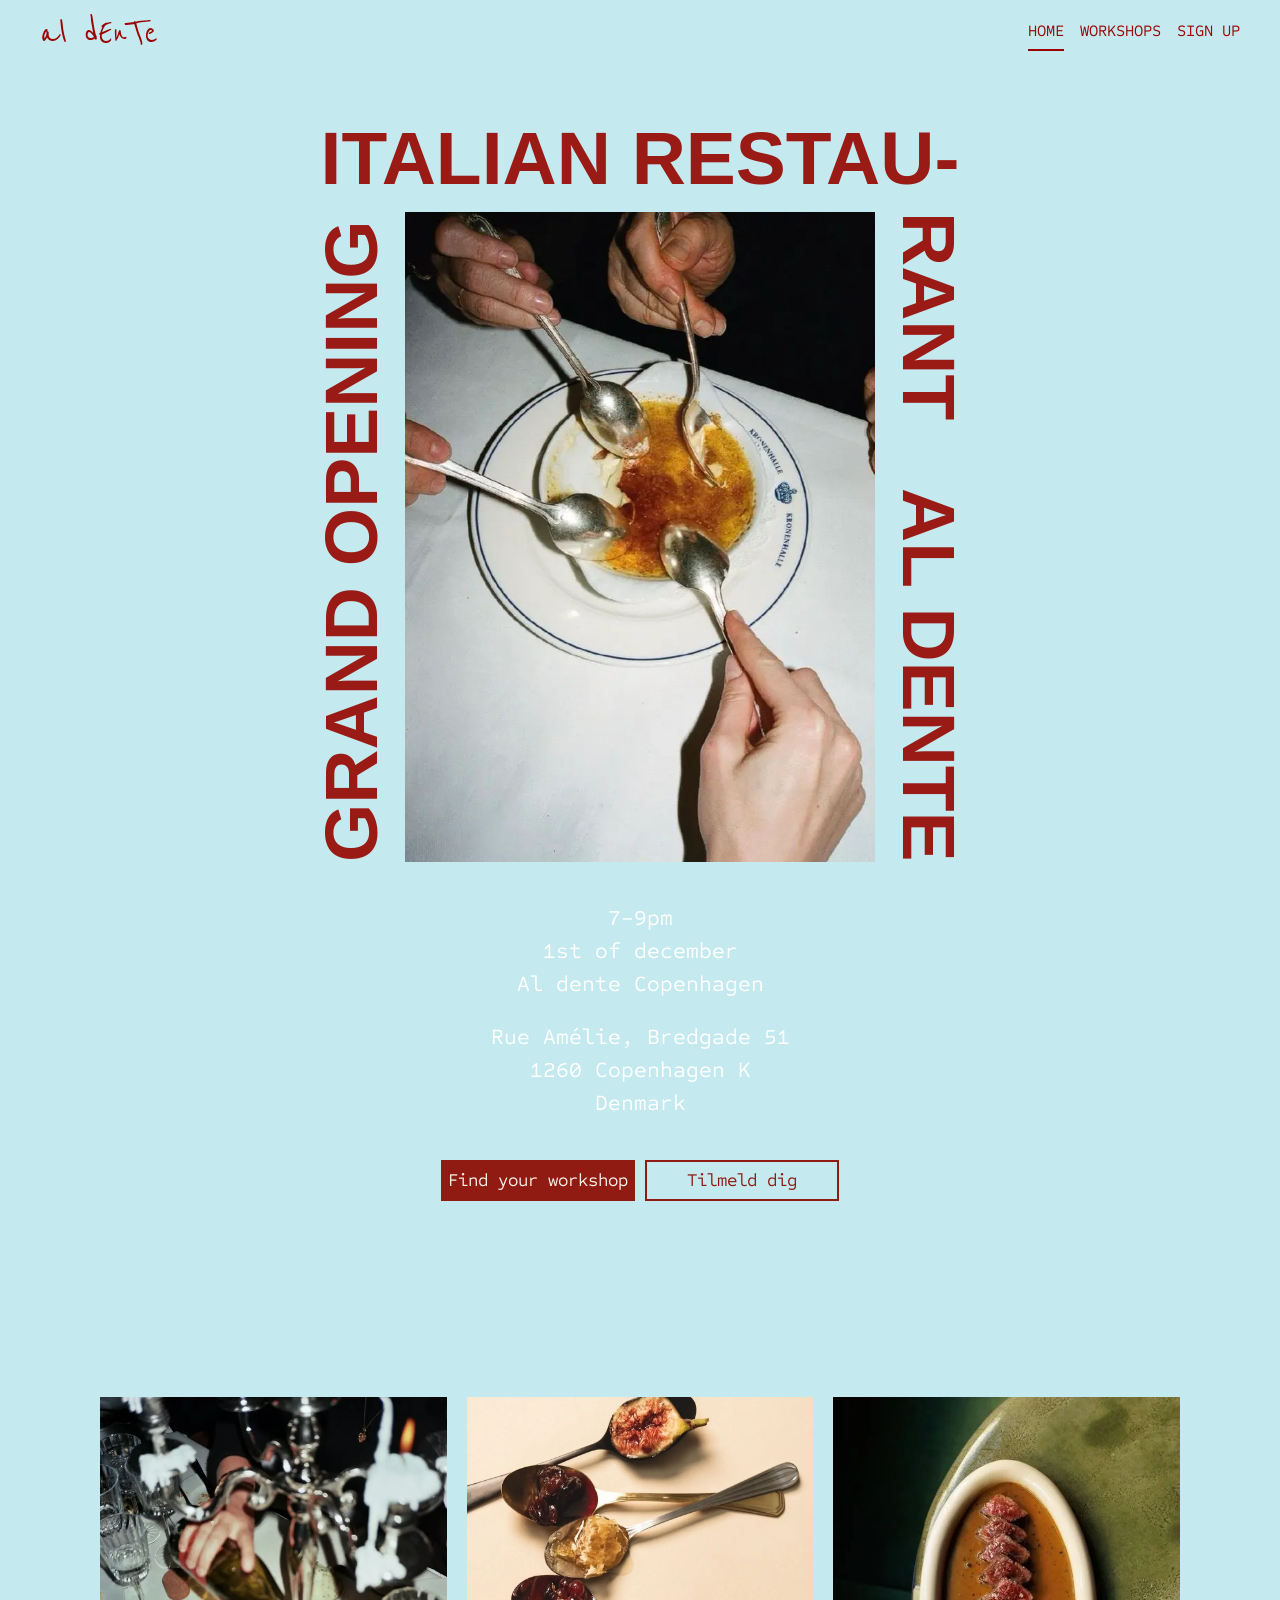
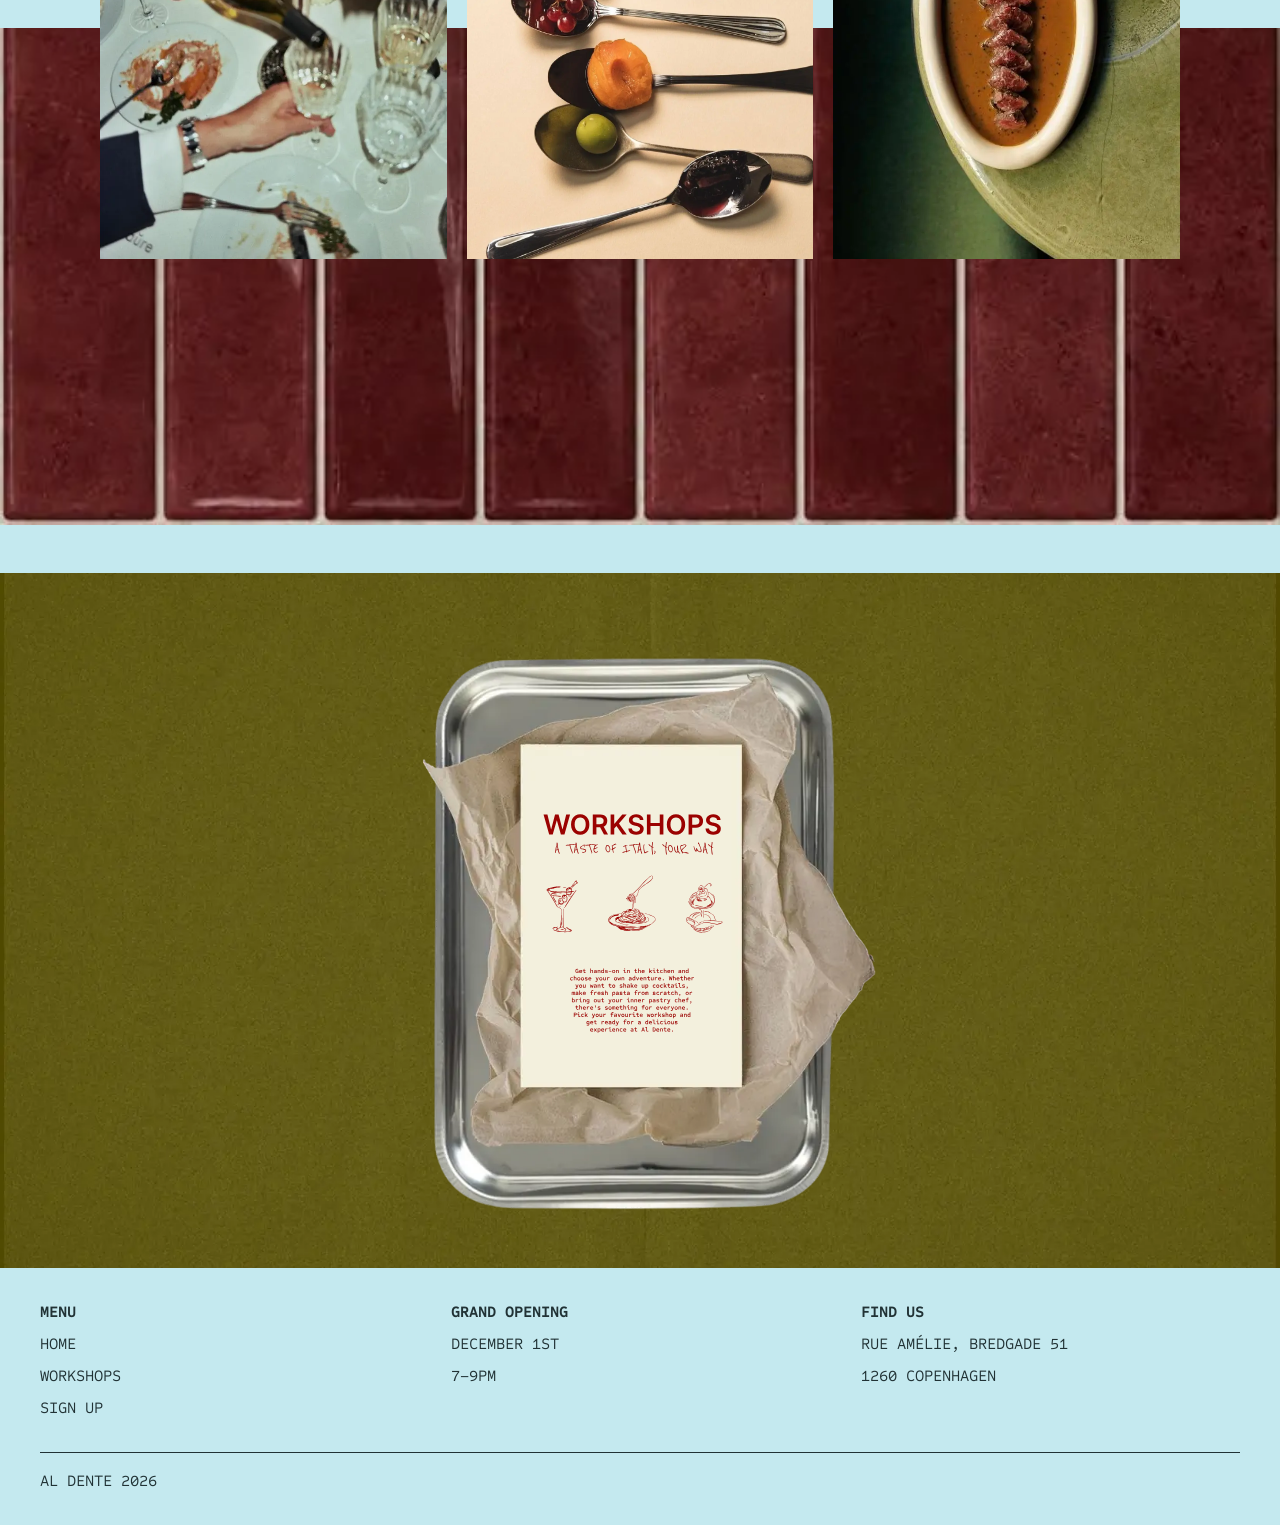
==== commit d218bfc0: "svg designet" ====
--- a/index.html
+++ b/index.html
@@ -1,5 +1,5 @@
 <!DOCTYPE html>
-<html lang="en">
+<html lang="da">
 
 <head>
   <meta charset="UTF-8">
@@ -22,12 +22,14 @@
 
 <body>
 
+  <!-- HEADER / MENU -->
   <header class="site-header">
     <div class="header-content">
       <a class="site-logo" href="./">al dEnTe</a>
 
       <nav class="site-nav">
         <button popovertarget="menu">Menu</button>
+
         <ul class="menu" id="menu" popover>
           <li><a href="./" aria-current="page">HOME</a></li>
           <li><a href="./svg.html">WORKSHOPS</a></li>
@@ -37,19 +39,80 @@
     </div>
   </header>
 
+
+  <!-- MAIN -->
   <main>
 
-    <div class="background">
-      <img src="imgs/forside/background.webp" alt="Grøn baggrund">
-    </div>
+    <!-- HERO SECTION -->
+    <section class="header">
 
-    <div class="tray">
-      <img src="imgs/forside/tray.webp" alt="Tray">
-      <img src="imgs/forside/workshops.svg" alt="Workshops">
-    </div>
+      <div class="billedtekst">
+        <h2 class="top">ITALIAN RESTAU-</h2>
+
+        <h2 class="venstre">GRAND OPENING</h2>
+
+        <img class="billede" src="./imgs/forside/hero.webp" alt="Fire skeer i en crème brûlée">
+
+        <h2 class="højre">
+          <span>RANT</span>
+          <span>AL DENTE</span>
+        </h2>
+      </div>
+
+      <div class="infotekst">
+        <p class="tekst1">
+          7-9pm<br>
+          1st of december<br>
+          Al dente Copenhagen
+        </p>
+
+        <p class="tekst2">
+          Rue Amélie, Bredgade 51<br>
+          1260 Copenhagen K<br>
+          Denmark
+        </p>
+      </div>
+
+      <section class="forsideknapper">
+        <a class="knap1" href="./svg.html">Find your workshop</a>
+        <a class="knap2" href="./form.html">Tilmeld dig</a>
+      </section>
+
+    </section>
+
+
+    <!-- INFO / FLISER -->
+    <section class="info">
+
+      <div class="infobilleder">
+        <img src="./imgs/forside/et.webp" alt="Skåler">
+        <img src="./imgs/forside/to.webp" alt="Smagsprøver">
+        <img src="./imgs/forside/tre.webp" alt="En lækker ret">
+      </div>
+
+      <img class="baggrundf" src="./imgs/forside/fliser.webp" alt="Flisebaggrund">
+
+    </section>
+
+
+    <!-- GRØN SEKTION -->
+    <section class="karoline">
+
+      <div class="background">
+        <img src="./imgs/forside/background.webp" alt="Grøn baggrund">
+      </div>
+
+      <div class="tray">
+        <img src="./imgs/forside/tray.webp" alt="Tray">
+        <img src="./imgs/forside/workshops.svg" alt="Workshops">
+      </div>
+
+    </section>
 
   </main>
 
+
+  <!-- FOOTER -->
   <footer class="site-footer">
     <div class="footer-content">
 
@@ -80,6 +143,7 @@
   </footer>
 
   <script src="./script.js"></script>
+
 </body>
 
 </html>
--- a/style.css
+++ b/style.css
@@ -1,6 +1,6 @@
-/* Variabler */
+/* VARIABLER */
 html {
-  --color-page: #fbb8c9;
+  --color-page: #c4e9ef;
   --color-surface: #fbb8c9;
   --color-text: #222;
   --color-muted: #666;
@@ -38,19 +38,93 @@
   display: grid;
   grid-template-columns: inherit;
   grid-column: 1 / -1;
-  align-content: stretch;
-  position: relative;
-  isolation: isolate;
-  min-height: 70vh;
-}
-
-/* Header og footer */
+  align-content: start;
+}
+
+main > * {
+  grid-column: 2;
+  padding-block: var(--space-3);
+}
+
+.svg-page {
+  display: grid;
+  gap: var(--space-2);
+}
+
+.svg-intro {
+  display: grid;
+  gap: var(--space-1);
+  max-width: 60ch;
+}
+
+.svg-intro p {
+  color: var(--color-muted);
+}
+
+.svg-layout {
+  display: grid;
+  gap: var(--space-2);
+  align-items: start;
+  @media (width > 800px) {
+    grid-template-columns: 1fr min(40%, 36ch);
+  }
+}
+
+.form-page {
+  display: grid;
+  gap: var(--space-2);
+  @media (width > 600px) {
+    grid-template-columns: min(40%, 50ch) 1fr;
+  }
+}
+
+.form-intro {
+  display: grid;
+  gap: var(--space-1);
+  align-content: start;
+  max-width: 60ch;
+}
+
+.form-intro p {
+  color: var(--color-muted);
+}
+
+.opsamling-page {
+  display: grid;
+  gap: var(--space-2);
+  align-items: start;
+
+  @media (width > 800px) {
+    grid-template-columns: minmax(0, 44ch) minmax(20rem, 1fr);
+  }
+}
+
+.opsamling-intro {
+  display: grid;
+  gap: var(--space-1);
+  max-width: 60ch;
+}
+
+.opsamling-intro p {
+  color: var(--color-muted);
+}
+
+.error-page {
+  display: grid;
+  gap: var(--space-1);
+  max-width: 60ch;
+}
+
+.error-page p {
+  color: var(--color-muted);
+}
+
+/* HEADER OG FOOTER */
 .site-header,
 .site-footer {
   grid-column: 1 / -1;
   display: grid;
   grid-template-columns: inherit;
-  background: var(--color-surface);
 }
 
 .site-header {
@@ -83,6 +157,7 @@
   text-decoration: none;
 }
 
+/* FOOTER */
 .footer-content {
   padding-block: var(--space-2);
   display: grid;
@@ -107,7 +182,7 @@
   padding-top: var(--space-1);
 }
 
-/* Navigation */
+/* NAVIGATION */
 [popover] {
   margin: 0;
   padding: 0;
@@ -155,12 +230,179 @@
   border-bottom-color: var(--color-border);
 }
 
-/* Grøn baggrund */
+/* FORSIDENS SEKTIONER */
+.header,
+.info,
+.karoline {
+  grid-column: 1 / -1;
+}
+
+/* HERO SECTION */
+.header {
+  display: grid;
+  align-content: start;
+  padding-block: var(--space-3);
+  background: var(--color-page);
+}
+
+/* HEADER BILLEDE MED TEKST RUNDT OM */
+.billedtekst {
+  display: grid;
+  grid-template-columns: auto 1fr auto;
+  gap: 6px;
+  font-family: "Inter", sans-serif;
+  font-weight: 700;
+  font-size: 28px;
+  color: #9a1b16;
+  width: fit-content;
+  margin: 0 auto;
+
+  @media (width > 800px) {
+    font-size: 50px;
+  }
+}
+
+.top {
+  grid-column: 1 / -1;
+  grid-row: 1;
+  text-align: center;
+}
+
+.venstre {
+  grid-column: 1;
+  grid-row: 2;
+  writing-mode: vertical-rl;
+  transform: rotate(180deg);
+}
+
+.billede {
+  grid-column: 2;
+  grid-row: 2;
+  object-fit: cover;
+  width: 260px;
+  height: 350px;
+
+  @media (width > 800px) {
+    width: 470px;
+    height: 650px;
+  }
+}
+
+.højre {
+  grid-column: 3;
+  grid-row: 2;
+  writing-mode: vertical-rl;
+  display: flex;
+  justify-content: space-between;
+}
+
+/* HEADER TEKST */
+.infotekst {
+  text-align: center;
+  font-size: 16px;
+  color: #ffffff;
+  margin: 30px 0;
+  font-family: "Sometype Mono", monospace;
+
+  @media (width > 800px) {
+    font-size: 22px;
+    margin: 40px 0;
+  }
+}
+
+.tekst1 {
+  margin-bottom: 20px;
+}
+
+/* FORSIDEKNAPPER */
+.forsideknapper {
+  display: grid;
+  grid-template-columns: 1fr;
+  gap: 10px;
+  width: fit-content;
+  margin: 0 auto;
+  font-size: 16px;
+  font-family: "Sometype Mono", monospace;
+
+  @media (width > 800px) {
+    grid-template-columns: 1fr 1fr;
+    font-size: 18px;
+  }
+}
+
+.knap1 {
+  background: #8f1b12;
+  color: #fbf4ec;
+  border: 2px solid #8f1b12;
+  padding: 5px;
+  text-decoration: none;
+  text-align: center;
+}
+
+.knap2 {
+  background: transparent;
+  color: #8f1b12;
+  border: 2px solid #8f1b12;
+  padding: 5px;
+  text-decoration: none;
+  text-align: center;
+}
+
+/* INFO / FLISER */
+/* Lauras originale grid-opsætning */
+.infobilleder {
+  display: grid;
+  grid-template-columns: 1fr;
+  gap: 20px;
+  object-fit: cover;
+  grid-row: 1 / 3;
+  grid-column: 1;
+  z-index: 1;
+  margin: 40px 20px;
+
+  @media (width > 800px) {
+    grid-template-columns: 1fr 1fr 1fr;
+    margin: 100px;
+  }
+}
+
+.info {
+  grid-template-rows: 2fr 2fr 1fr;
+  display: grid;
+  grid-column: 1 / -1;
+}
+
+.baggrundf {
+  grid-row: 2 / 4;
+  grid-column: 1 / -1;
+  width: 100%;
+  height: 0;
+  min-height: 100%;
+  object-fit: cover;
+  object-position: center bottom;
+}
+
+.infobilleder img {
+  display: block;
+  width: 100%;
+  aspect-ratio: 3 / 4;
+}
+
+/* GRØN SEKTION */
+.karoline {
+  display: grid;
+  grid-template-columns: inherit;
+  position: relative;
+  isolation: isolate;
+  min-height: 70vh;
+  align-items: center;
+}
+
+/* GRØN BAGGRUND */
 .background {
-  grid-column: 1 / -1;
-  grid-row: 1;
   position: absolute;
   inset: 0;
+  grid-column: 1 / -1;
   z-index: -1;
   padding: 0;
 }
@@ -172,10 +414,9 @@
   display: block;
 }
 
-/* Tray */
+/* TRAY */
 .tray {
   grid-column: 2;
-  grid-row: 1;
   position: relative;
   display: flex;
   justify-content: center;
@@ -198,7 +439,7 @@
   transform: translate(-50%, -50%);
 }
 
-/* Responsivt layout */
+/* RESPONSIVT LAYOUT */
 @media (max-width: 600px) {
   .footer-content {
     grid-template-columns: repeat(2, 1fr);
@@ -212,3 +453,64 @@
     width: 28%;
   }
 }
+
+/* WORKSHOP ACCORDION */
+
+.panel {
+  display: grid;
+  gap: var(--space-1);
+}
+
+.accordion {
+  display: grid;
+  border-top: 1px solid var(--color-border);
+}
+
+.accordion-item {
+  border-bottom: 1px solid var(--color-border);
+}
+
+.accordion-item summary {
+  padding: 1.2rem 0;
+  font-size: 1.2rem;
+  font-weight: 600;
+  color: #9b0200;
+  cursor: pointer;
+  list-style: none;
+  display: flex;
+  justify-content: space-between;
+  align-items: center;
+}
+
+.accordion-item summary::-webkit-details-marker {
+  display: none;
+}
+
+.accordion-item summary::after {
+  content: "+";
+  font-size: 1.5rem;
+  font-weight: 400;
+}
+
+.accordion-item[open] summary::after {
+  content: "−";
+}
+
+.accordion-item > div {
+  padding: 0 0 1.2rem;
+  color: var(--color-text);
+  line-height: 1.7;
+}
+
+#spotlight-circle {
+  transition: cx 0.6s ease-in-out;
+}
+
+.svg-spotlight #overlay {
+  opacity: 0;
+  transition: opacity 0.6s ease;
+}
+
+.svg-spotlight #overlay.is-visible {
+  opacity: 1;
+}
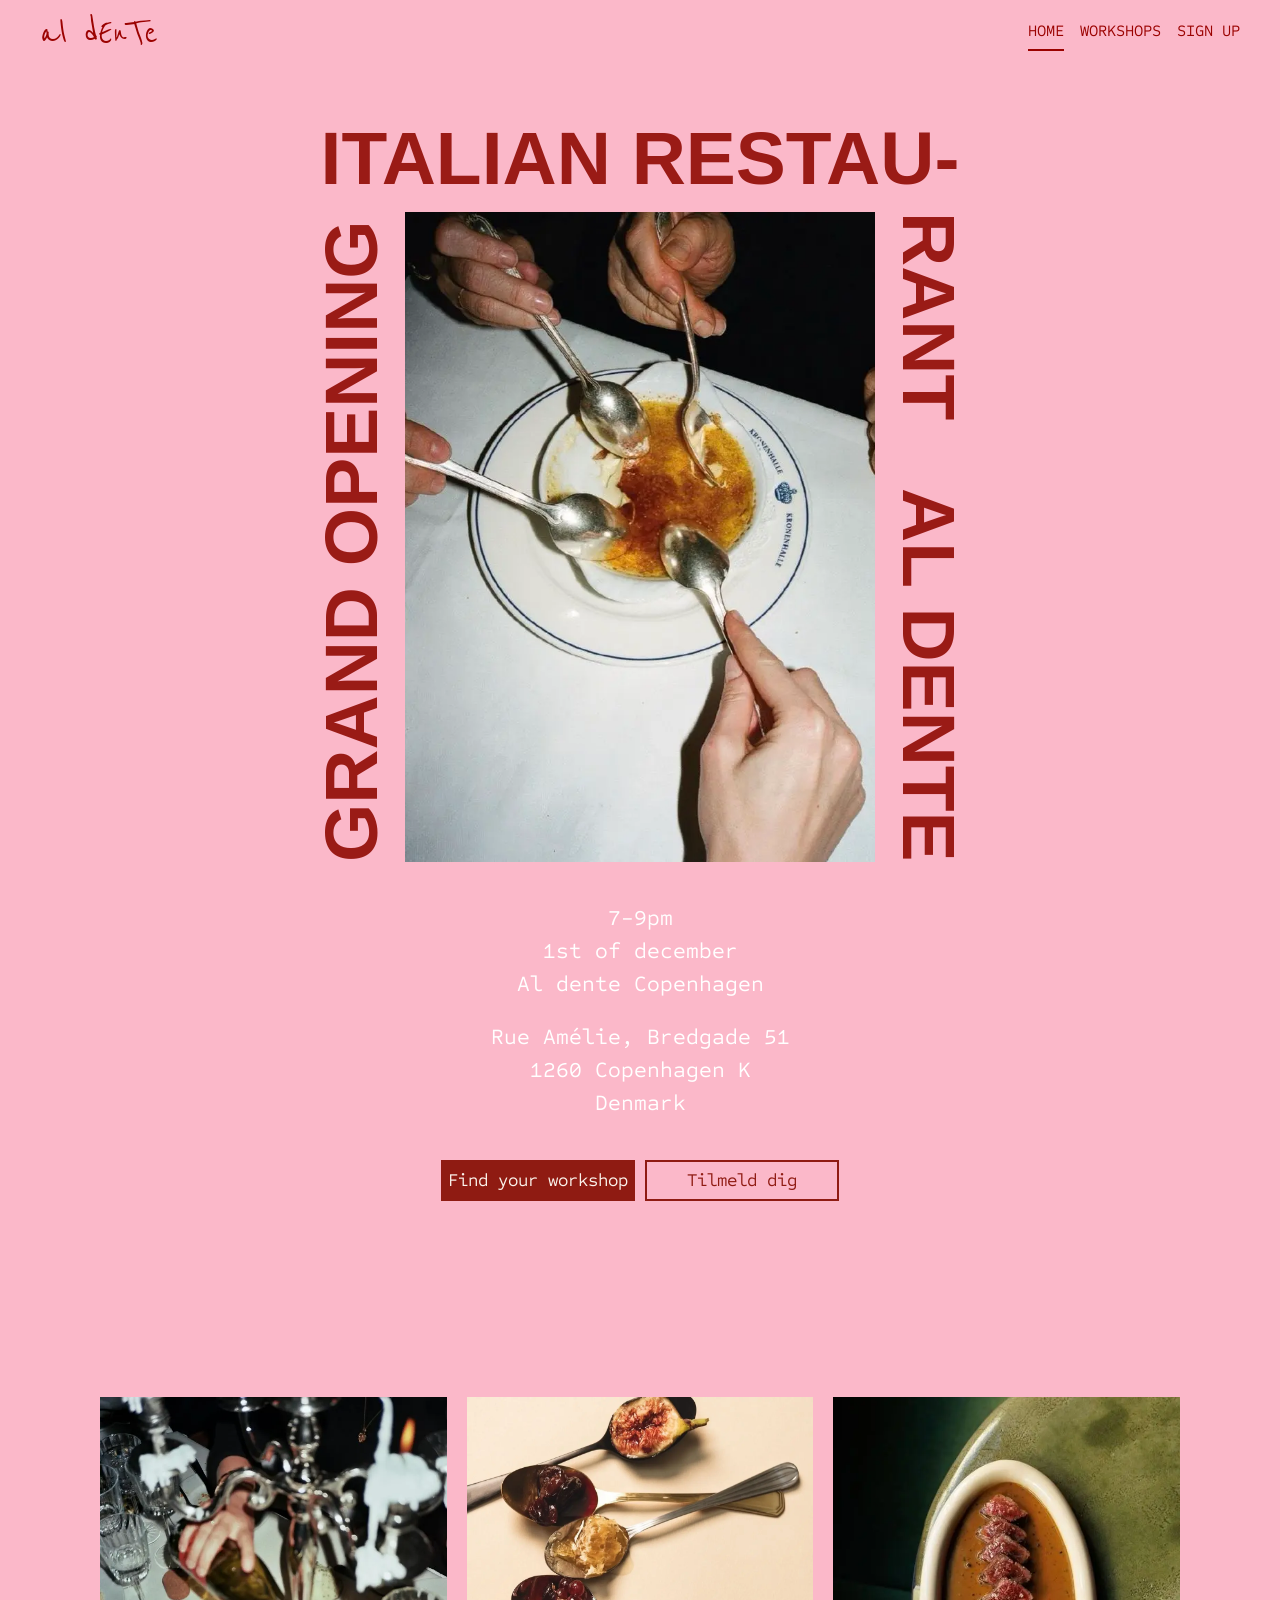
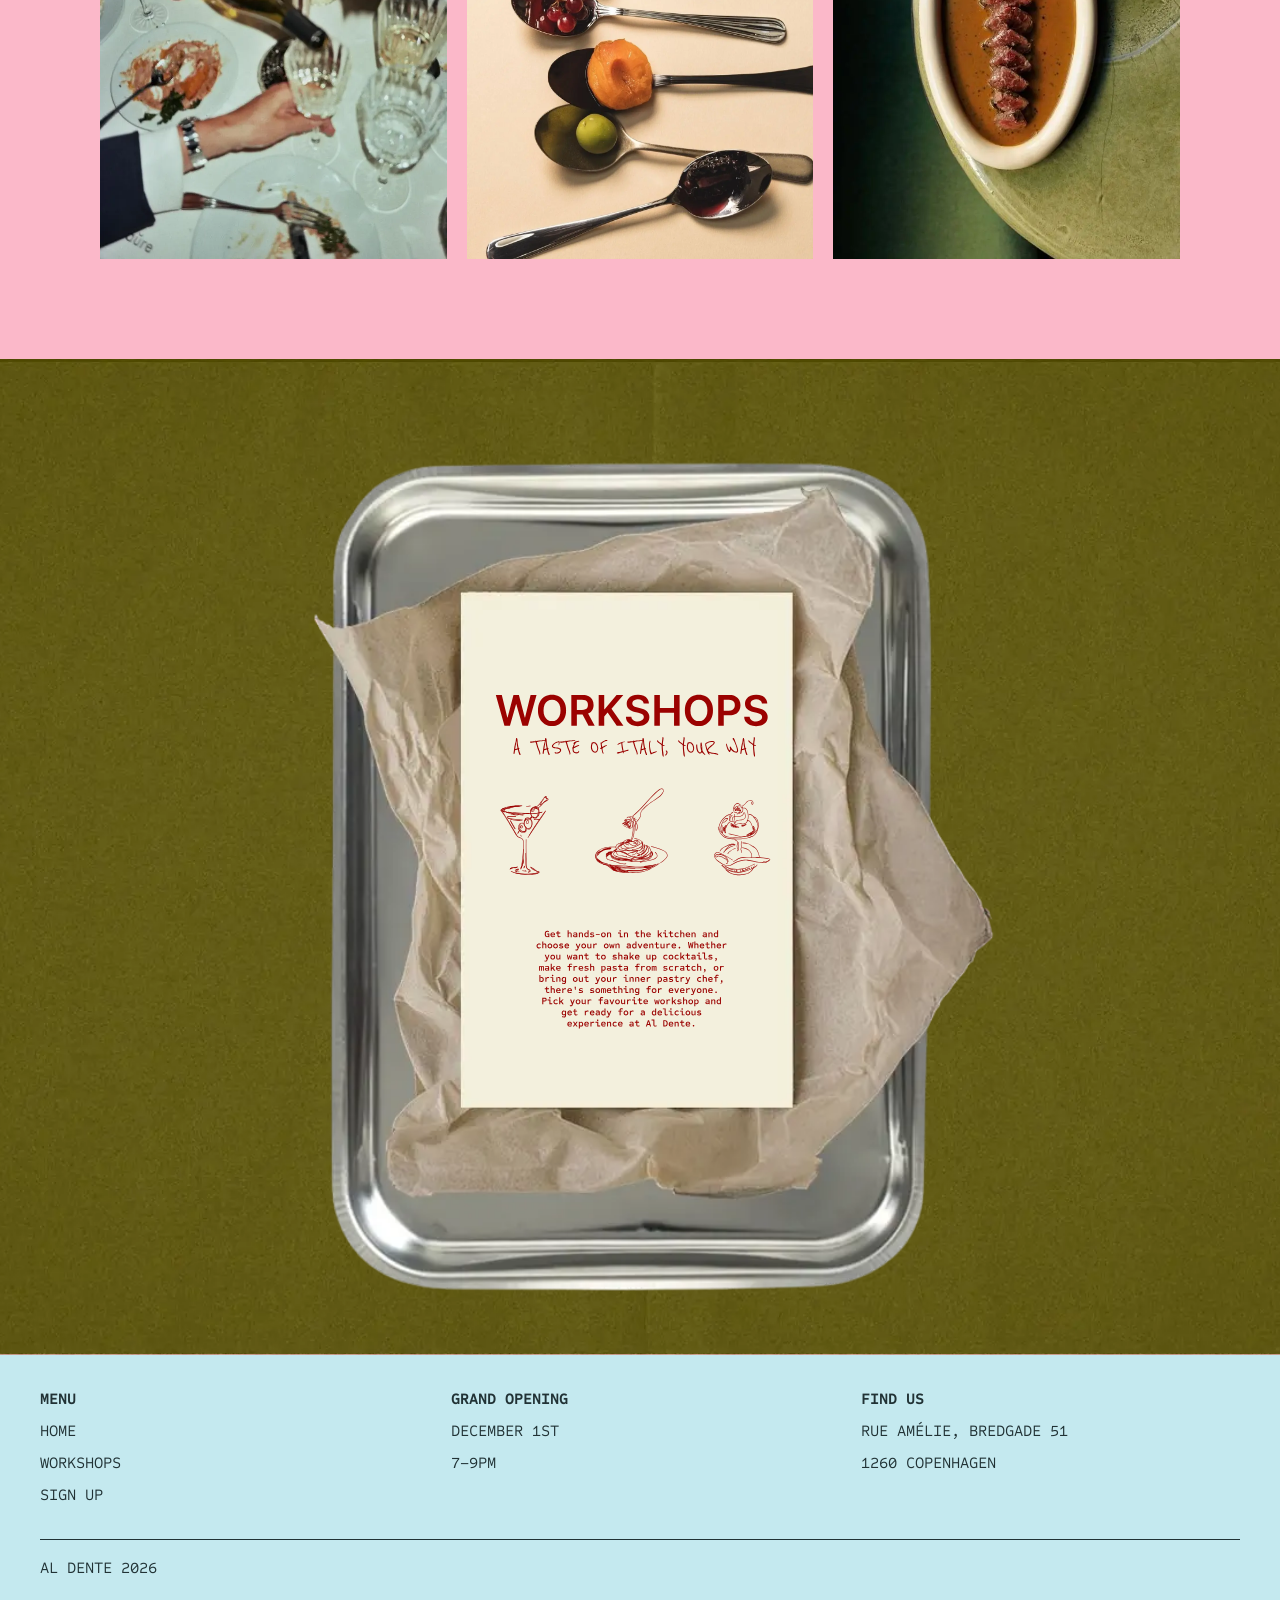
==== commit 02a85143: "ændring af forside" ====
--- a/index.html
+++ b/index.html
@@ -90,7 +90,7 @@
         <img src="./imgs/forside/tre.webp" alt="En lækker ret">
       </div>
 
-      <img class="baggrundf" src="./imgs/forside/fliser.webp" alt="Flisebaggrund">
+      <!--  <img class="baggrundf" src="./imgs/forside/fliser.webp" alt="Flisebaggrund"> -->
 
     </section>
 
--- a/style.css
+++ b/style.css
@@ -1,6 +1,9 @@
-/* VARIABLER */
+/* =========================================
+   1. VARIABLER OG GRUNDINDSTILLINGER
+========================================= */
+
 html {
-  --color-page: #c4e9ef;
+  --color-page: #fbb8c9;
   --color-surface: #fbb8c9;
   --color-text: #222;
   --color-muted: #666;
@@ -13,15 +16,18 @@
   --space-3: 3rem;
 
   font-family: "Sometype Mono", monospace;
-
   background: var(--color-page);
   color: var(--color-text);
 }
 
-/* Globalt layout */
+/* =========================================
+   2. GLOBALT LAYOUT
+========================================= */
+
 body {
   margin: 0;
   min-height: 100svh;
+
   display: grid;
   grid-template-rows: auto 1fr auto;
   grid-template-columns: minmax(1rlh, 1fr) minmax(0, 75rem) minmax(1rlh, 1fr);
@@ -46,80 +52,12 @@
   padding-block: var(--space-3);
 }
 
-.svg-page {
-  display: grid;
-  gap: var(--space-2);
-}
-
-.svg-intro {
-  display: grid;
-  gap: var(--space-1);
-  max-width: 60ch;
-}
-
-.svg-intro p {
-  color: var(--color-muted);
-}
-
-.svg-layout {
-  display: grid;
-  gap: var(--space-2);
-  align-items: start;
-  @media (width > 800px) {
-    grid-template-columns: 1fr min(40%, 36ch);
-  }
-}
-
-.form-page {
-  display: grid;
-  gap: var(--space-2);
-  @media (width > 600px) {
-    grid-template-columns: min(40%, 50ch) 1fr;
-  }
-}
-
-.form-intro {
-  display: grid;
-  gap: var(--space-1);
-  align-content: start;
-  max-width: 60ch;
-}
-
-.form-intro p {
-  color: var(--color-muted);
-}
-
-.opsamling-page {
-  display: grid;
-  gap: var(--space-2);
-  align-items: start;
-
-  @media (width > 800px) {
-    grid-template-columns: minmax(0, 44ch) minmax(20rem, 1fr);
-  }
-}
-
-.opsamling-intro {
-  display: grid;
-  gap: var(--space-1);
-  max-width: 60ch;
-}
-
-.opsamling-intro p {
-  color: var(--color-muted);
-}
-
-.error-page {
-  display: grid;
-  gap: var(--space-1);
-  max-width: 60ch;
-}
-
-.error-page p {
-  color: var(--color-muted);
-}
+/* =========================================
+   3. FÆLLES HEADER, NAVIGATION OG FOOTER
+========================================= */
 
 /* HEADER OG FOOTER */
+
 .site-header,
 .site-footer {
   grid-column: 1 / -1;
@@ -140,6 +78,8 @@
 .footer-content {
   grid-column: 2;
 }
+
+/* HEADER */
 
 .header-content {
   min-height: 4rem;
@@ -157,32 +97,8 @@
   text-decoration: none;
 }
 
-/* FOOTER */
-.footer-content {
-  padding-block: var(--space-2);
-  display: grid;
-  grid-template-columns: repeat(3, 1fr);
-  gap: var(--space-2);
-}
-
-.footer-column {
-  display: grid;
-  align-content: start;
-  gap: var(--space-05);
-}
-
-.footer-column a {
-  color: inherit;
-  text-decoration: none;
-}
-
-.footer-bottom {
-  grid-column: 1 / -1;
-  border-top: 1px solid #213235;
-  padding-top: var(--space-1);
-}
-
 /* NAVIGATION */
+
 [popover] {
   margin: 0;
   padding: 0;
@@ -194,10 +110,6 @@
   padding: 0.4rem 0.7rem;
   border: 1px solid var(--color-border);
   background: var(--color-surface);
-
-  @media (width > 600px) {
-    display: none;
-  }
 }
 
 .menu {
@@ -207,15 +119,6 @@
   background: var(--color-surface);
   border: 1px solid var(--color-border);
   position-area: bottom span-left;
-
-  @media (width > 600px) {
-    display: flex;
-    gap: var(--space-1);
-    padding: 0;
-    border: none;
-    background: none;
-    position: static;
-  }
 }
 
 .menu a {
@@ -230,7 +133,38 @@
   border-bottom-color: var(--color-border);
 }
 
-/* FORSIDENS SEKTIONER */
+/* FOOTER */
+
+.footer-content {
+  padding-block: var(--space-2);
+  display: grid;
+  grid-template-columns: repeat(3, 1fr);
+  gap: var(--space-2);
+}
+
+.footer-column {
+  display: grid;
+  align-content: start;
+  gap: var(--space-05);
+}
+
+.footer-column a {
+  color: inherit;
+  text-decoration: none;
+}
+
+.footer-bottom {
+  grid-column: 1 / -1;
+  border-top: 1px solid #213235;
+  padding-top: var(--space-1);
+}
+
+/* =========================================
+   4. FORSIDE
+========================================= */
+
+/* FORSIDENS TRE SEKTIONER */
+
 .header,
 .info,
 .karoline {
@@ -238,6 +172,7 @@
 }
 
 /* HERO SECTION */
+
 .header {
   display: grid;
   align-content: start;
@@ -245,7 +180,8 @@
   background: var(--color-page);
 }
 
-/* HEADER BILLEDE MED TEKST RUNDT OM */
+/* BILLEDE MED TEKST RUNDT OM */
+
 .billedtekst {
   display: grid;
   grid-template-columns: auto 1fr auto;
@@ -256,10 +192,6 @@
   color: #9a1b16;
   width: fit-content;
   margin: 0 auto;
-
-  @media (width > 800px) {
-    font-size: 50px;
-  }
 }
 
 .top {
@@ -281,11 +213,6 @@
   object-fit: cover;
   width: 260px;
   height: 350px;
-
-  @media (width > 800px) {
-    width: 470px;
-    height: 650px;
-  }
 }
 
 .højre {
@@ -296,18 +223,14 @@
   justify-content: space-between;
 }
 
-/* HEADER TEKST */
+/* HERO INFORMATIONSTEKST */
+
 .infotekst {
   text-align: center;
   font-size: 16px;
   color: #ffffff;
   margin: 30px 0;
   font-family: "Sometype Mono", monospace;
-
-  @media (width > 800px) {
-    font-size: 22px;
-    margin: 40px 0;
-  }
 }
 
 .tekst1 {
@@ -315,6 +238,7 @@
 }
 
 /* FORSIDEKNAPPER */
+
 .forsideknapper {
   display: grid;
   grid-template-columns: 1fr;
@@ -323,11 +247,6 @@
   margin: 0 auto;
   font-size: 16px;
   font-family: "Sometype Mono", monospace;
-
-  @media (width > 800px) {
-    grid-template-columns: 1fr 1fr;
-    font-size: 18px;
-  }
 }
 
 .knap1 {
@@ -349,30 +268,30 @@
 }
 
 /* INFO / FLISER */
-/* Lauras originale grid-opsætning */
+
+.info {
+  display: grid;
+  grid-template-rows: auto;
+  padding-bottom: 0;
+}
+
 .infobilleder {
   display: grid;
   grid-template-columns: 1fr;
   gap: 20px;
-  object-fit: cover;
   grid-row: 1 / 3;
   grid-column: 1;
   z-index: 1;
   margin: 40px 20px;
-
-  @media (width > 800px) {
-    grid-template-columns: 1fr 1fr 1fr;
-    margin: 100px;
-  }
-}
-
-.info {
-  grid-template-rows: 2fr 2fr 1fr;
-  display: grid;
-  grid-column: 1 / -1;
-}
-
-.baggrundf {
+}
+
+.infobilleder img {
+  display: block;
+  width: 100%;
+  aspect-ratio: 3 / 4;
+}
+
+/* .baggrundf {
   grid-row: 2 / 4;
   grid-column: 1 / -1;
   width: 100%;
@@ -380,15 +299,10 @@
   min-height: 100%;
   object-fit: cover;
   object-position: center bottom;
-}
-
-.infobilleder img {
-  display: block;
-  width: 100%;
-  aspect-ratio: 3 / 4;
-}
+} */
 
 /* GRØN SEKTION */
+
 .karoline {
   display: grid;
   grid-template-columns: inherit;
@@ -399,6 +313,7 @@
 }
 
 /* GRØN BAGGRUND */
+
 .background {
   position: absolute;
   inset: 0;
@@ -415,6 +330,7 @@
 }
 
 /* TRAY */
+
 .tray {
   grid-column: 2;
   position: relative;
@@ -425,36 +341,58 @@
 }
 
 .tray img:first-child {
-  width: 40%;
+  width: 60%;
   height: auto;
   display: block;
 }
 
 .tray img:nth-child(2) {
   position: absolute;
-  width: 15%;
+  width: 23%;
   height: auto;
   top: 50%;
   left: 49.4%;
   transform: translate(-50%, -50%);
 }
 
-/* RESPONSIVT LAYOUT */
-@media (max-width: 600px) {
-  .footer-content {
-    grid-template-columns: repeat(2, 1fr);
-  }
-
-  .tray img:first-child {
-    width: 75%;
-  }
-
-  .tray img:nth-child(2) {
-    width: 28%;
-  }
-}
-
-/* WORKSHOP ACCORDION */
+/* =========================================
+   5. WORKSHOPS (SVG)
+========================================= */
+
+/* BAGGRUND */
+
+body.workshop-page {
+  background: #c4e9ef;
+}
+
+.workshop-page .site-header {
+  background: #c4e9ef;
+}
+
+/* WORKSHOP-LAYOUT */
+
+.svg-page {
+  display: grid;
+  gap: var(--space-2);
+}
+
+.svg-intro {
+  display: grid;
+  gap: var(--space-1);
+  max-width: 60ch;
+}
+
+.svg-intro p {
+  color: var(--color-muted);
+}
+
+.svg-layout {
+  display: grid;
+  gap: var(--space-2);
+  align-items: start;
+}
+
+/* ACCORDION */
 
 .panel {
   display: grid;
@@ -502,6 +440,8 @@
   line-height: 1.7;
 }
 
+/* INTERAKTIV SVG */
+
 #spotlight-circle {
   transition: cx 0.6s ease-in-out;
 }
@@ -514,3 +454,120 @@
 .svg-spotlight #overlay.is-visible {
   opacity: 1;
 }
+
+/* =========================================
+   6. SIGN UP (FORM)
+========================================= */
+
+.form-page {
+  display: grid;
+  gap: var(--space-2);
+}
+
+.form-intro {
+  display: grid;
+  gap: var(--space-1);
+  align-content: start;
+  max-width: 60ch;
+}
+
+.form-intro p {
+  color: var(--color-muted);
+}
+
+/* =========================================
+   7. OPSAMLING
+========================================= */
+
+.opsamling-page {
+  display: grid;
+  gap: var(--space-2);
+  align-items: start;
+}
+
+.opsamling-intro {
+  display: grid;
+  gap: var(--space-1);
+  max-width: 60ch;
+}
+
+.opsamling-intro p {
+  color: var(--color-muted);
+}
+
+/* =========================================
+   8. RESPONSIVE DESIGN
+========================================= */
+
+/* MOBIL */
+
+@media (max-width: 600px) {
+  .footer-content {
+    grid-template-columns: repeat(2, 1fr);
+  }
+
+  .tray img:first-child {
+    width: 75%;
+  }
+
+  .tray img:nth-child(2) {
+    width: 28%;
+  }
+}
+
+/* TABLET OG STØRRE */
+
+@media (min-width: 601px) {
+  .site-nav button {
+    display: none;
+  }
+
+  .menu {
+    display: flex;
+    gap: var(--space-1);
+    padding: 0;
+    border: none;
+    background: none;
+    position: static;
+  }
+
+  .form-page {
+    grid-template-columns: min(40%, 50ch) 1fr;
+  }
+}
+
+/* STØRRE SKÆRME */
+
+@media (min-width: 801px) {
+  .billedtekst {
+    font-size: 50px;
+  }
+
+  .billede {
+    width: 470px;
+    height: 650px;
+  }
+
+  .infotekst {
+    font-size: 22px;
+    margin: 40px 0;
+  }
+
+  .forsideknapper {
+    grid-template-columns: 1fr 1fr;
+    font-size: 18px;
+  }
+
+  .infobilleder {
+    grid-template-columns: 1fr 1fr 1fr;
+    margin: 100px;
+  }
+
+  .svg-layout {
+    grid-template-columns: 1fr min(40%, 36ch);
+  }
+
+  .opsamling-page {
+    grid-template-columns: minmax(0, 44ch) minmax(20rem, 1fr);
+  }
+}
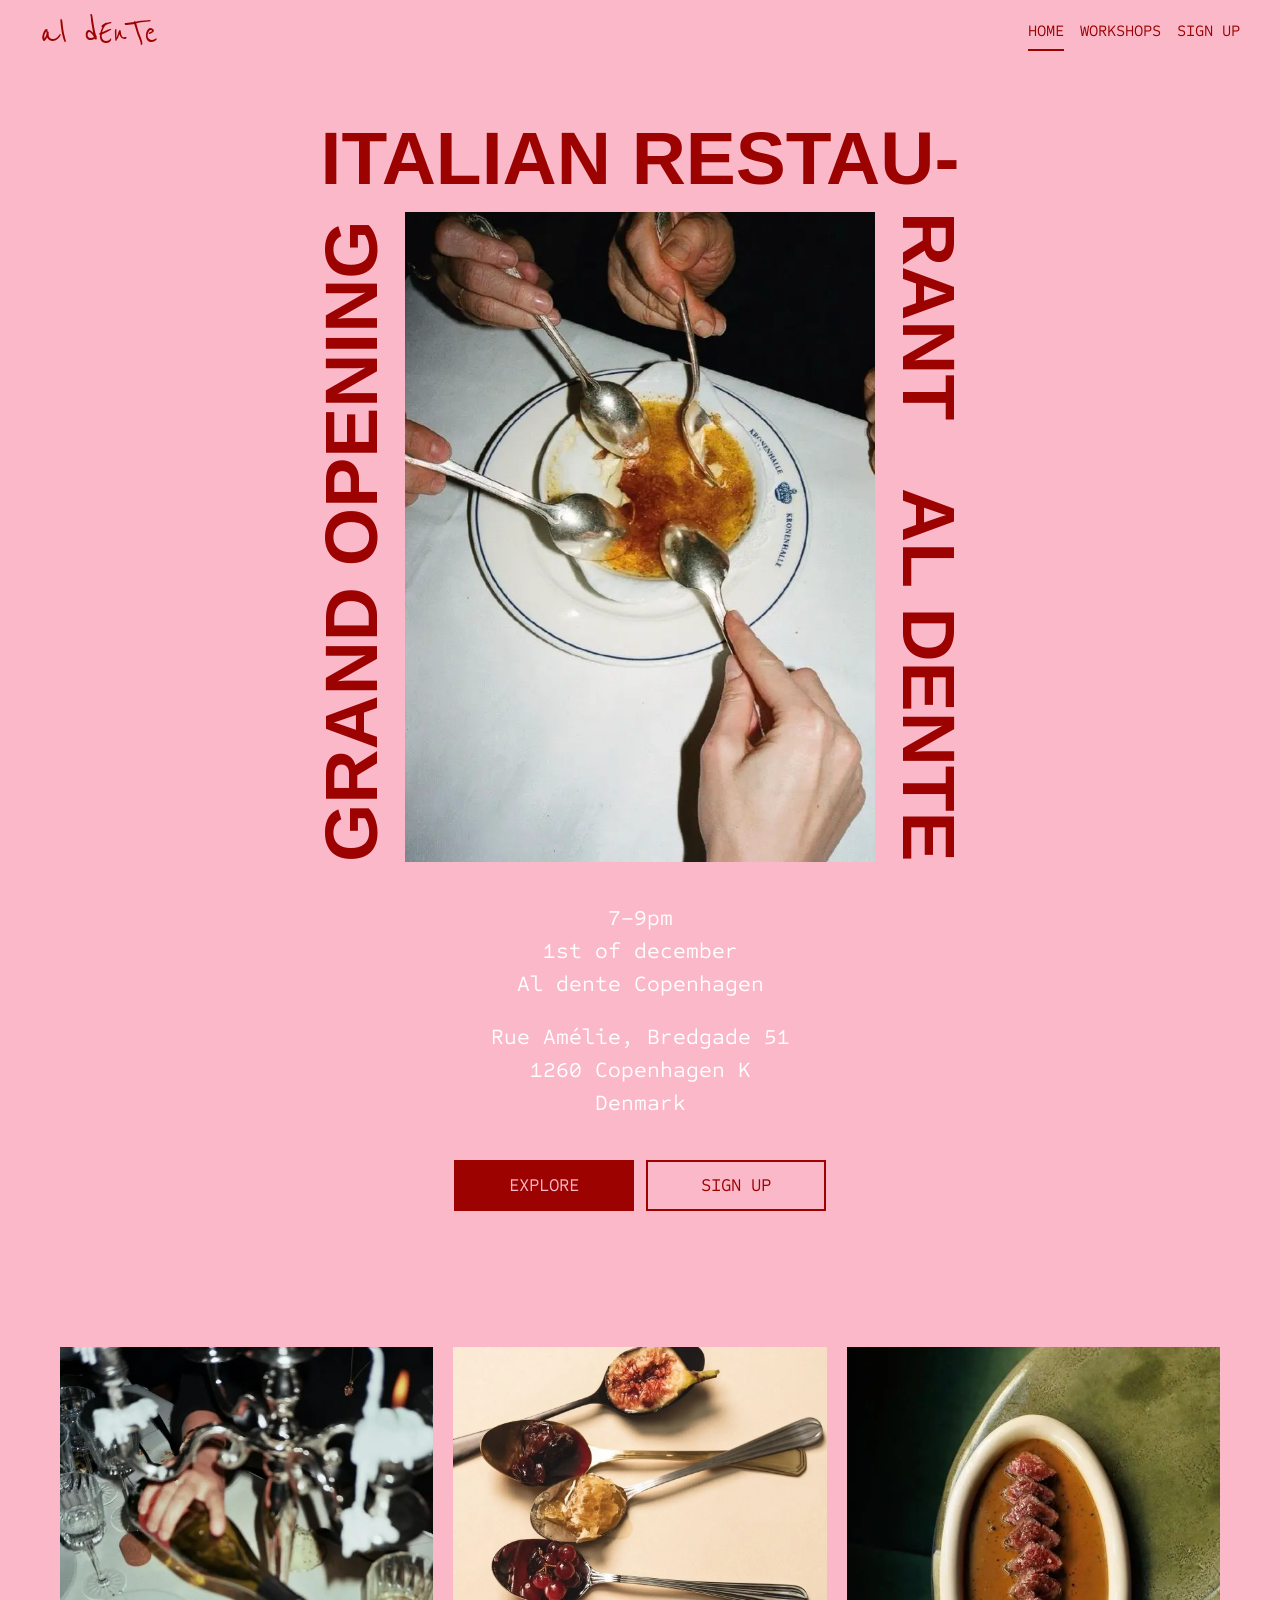
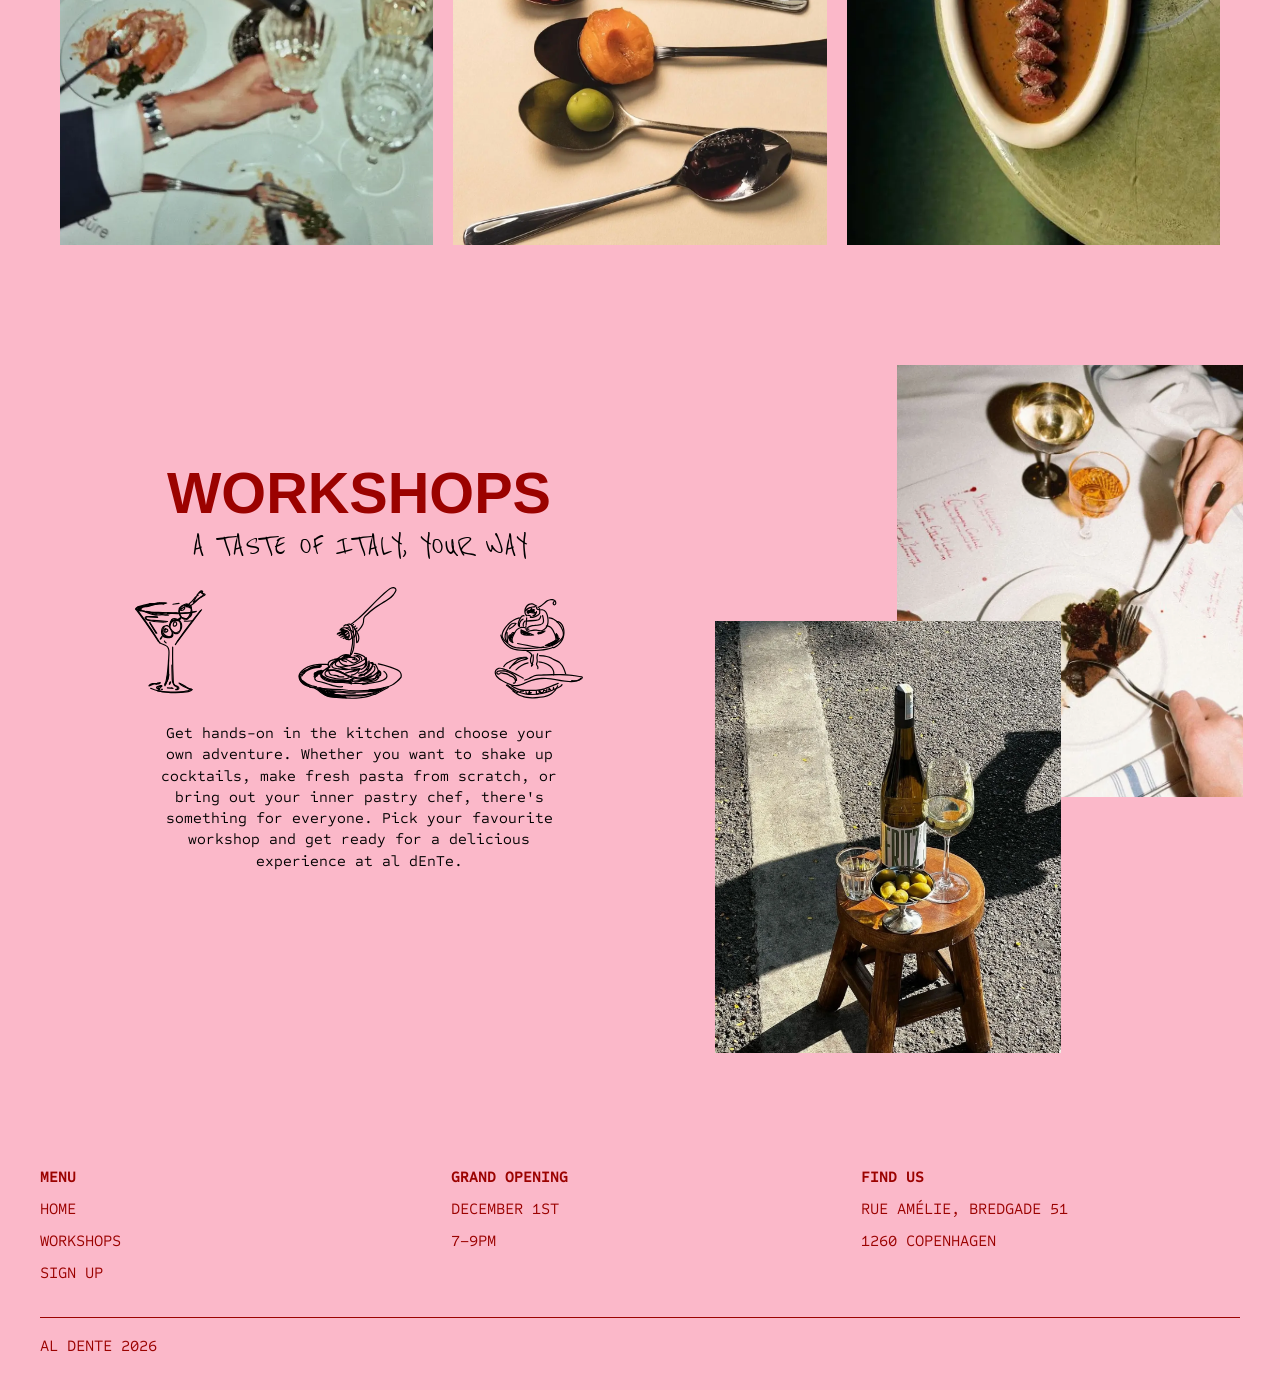
==== commit 2792a17f: "form & opsamling done" ====
--- a/index.html
+++ b/index.html
@@ -15,7 +15,7 @@
   <link rel="preconnect" href="https://fonts.gstatic.com" crossorigin>
   <link href="https://fonts.googleapis.com/css2?family=Reenie+Beanie&display=swap" rel="stylesheet">
 
-  <title>Al Dente</title>
+  <title>al dEnTe</title>
   <link rel="stylesheet" href="./starter.css">
   <link rel="stylesheet" href="./style.css">
 </head>
@@ -39,7 +39,6 @@
     </div>
   </header>
 
-
   <!-- MAIN -->
   <main>
 
@@ -48,7 +47,6 @@
 
       <div class="billedtekst">
         <h2 class="top">ITALIAN RESTAU-</h2>
-
         <h2 class="venstre">GRAND OPENING</h2>
 
         <img class="billede" src="./imgs/forside/hero.webp" alt="Fire skeer i en crème brûlée">
@@ -61,7 +59,7 @@
 
       <div class="infotekst">
         <p class="tekst1">
-          7-9pm<br>
+          7–9pm<br>
           1st of december<br>
           Al dente Copenhagen
         </p>
@@ -73,44 +71,64 @@
         </p>
       </div>
 
-      <section class="forsideknapper">
-        <a class="knap1" href="./svg.html">Find your workshop</a>
-        <a class="knap2" href="./form.html">Tilmeld dig</a>
-      </section>
+      <div class="forsideknapper">
+        <a class="knap1" href="./svg.html">EXPLORE</a>
+        <a class="knap2" href="./form.html">SIGN UP</a>
+      </div>
 
     </section>
 
-
-    <!-- INFO / FLISER -->
+    <!-- INFO / BILLEDER -->
     <section class="info">
-
       <div class="infobilleder">
-        <img src="./imgs/forside/et.webp" alt="Skåler">
-        <img src="./imgs/forside/to.webp" alt="Smagsprøver">
-        <img src="./imgs/forside/tre.webp" alt="En lækker ret">
+        <img src="./imgs/forside/et.webp" alt="Middag med gæster">
+        <img src="./imgs/forside/to.webp" alt="Smagsprøver på skeer">
+        <img src="./imgs/forside/tre.webp" alt="En serveret ret">
       </div>
-
-      <!--  <img class="baggrundf" src="./imgs/forside/fliser.webp" alt="Flisebaggrund"> -->
-
     </section>
 
-
-    <!-- GRØN SEKTION -->
+    <!-- WORKSHOP SEKTION -->
     <section class="karoline">
 
-      <div class="background">
-        <img src="./imgs/forside/background.webp" alt="Grøn baggrund">
-      </div>
+      <div class="workshop-content">
 
-      <div class="tray">
-        <img src="./imgs/forside/tray.webp" alt="Tray">
-        <img src="./imgs/forside/workshops.svg" alt="Workshops">
+        <div class="workshop-copy">
+
+          <h2>WORKSHOPS</h2>
+
+          <p class="workshop-subtitle">
+            A TASTE OF ITALY, YOUR WAY
+          </p>
+
+          <!-- SAMLET SVG -->
+          <div class="workshop-illustrations">
+            <img src="./svg/workshops.svg" alt="Illustrationer af cocktail, pasta og dessert">
+          </div>
+
+          <p class="workshop-description">
+            Get hands-on in the kitchen and choose your own adventure.
+            Whether you want to shake up cocktails, make fresh pasta
+            from scratch, or bring out your inner pastry chef,
+            there's something for everyone. Pick your favourite
+            workshop and get ready for a delicious experience at al dEnTe.
+          </p>
+
+        </div>
+
+        <!-- HØJRE SIDE MED BILLEDER -->
+        <div class="workshop-images">
+
+          <img class="workshop-image-one" src="./imgs/forside/fire.webp" alt="Cocktails and dinner">
+
+          <img class="workshop-image-two" src="./imgs/forside/fem.webp" alt="Wine and food">
+
+        </div>
+
       </div>
 
     </section>
 
   </main>
-
 
   <!-- FOOTER -->
   <footer class="site-footer">
--- a/style.css
+++ b/style.css
@@ -3,12 +3,18 @@
 ========================================= */
 
 html {
-  --color-page: #fbb8c9;
-  --color-surface: #fbb8c9;
-  --color-text: #222;
-  --color-muted: #666;
-  --color-border: #9b0200;
-  --color-footer: #c4e9ef;
+  --color-pink: #fbb8c9;
+  --color-red: #9b0200;
+  --color-black: #000000;
+  --color-olive: #524a00;
+  --color-blue: #c4e9ef;
+  --color-burgundy: #510e0f;
+
+  --color-surface: var(--color-pink);
+  --color-text: var(--color-black);
+  --color-muted: var(--color-black);
+  --color-border: var(--color-red);
+  --color-footer: var(--color-pink);
 
   --space-05: 0.5rem;
   --space-1: 1rem;
@@ -16,7 +22,6 @@
   --space-3: 3rem;
 
   font-family: "Sometype Mono", monospace;
-  background: var(--color-page);
   color: var(--color-text);
 }
 
@@ -27,10 +32,10 @@
 body {
   margin: 0;
   min-height: 100svh;
-
   display: grid;
   grid-template-rows: auto 1fr auto;
   grid-template-columns: minmax(1rlh, 1fr) minmax(0, 75rem) minmax(1rlh, 1fr);
+  background: #fbb8c9;
 }
 
 h1,
@@ -53,10 +58,8 @@
 }
 
 /* =========================================
-   3. FÆLLES HEADER, NAVIGATION OG FOOTER
+   3. HEADER, NAVIGATION OG FOOTER
 ========================================= */
-
-/* HEADER OG FOOTER */
 
 .site-header,
 .site-footer {
@@ -66,12 +69,12 @@
 }
 
 .site-header {
-  background: var(--color-page);
+  background: var(--color-pink);
 }
 
 .site-footer {
-  background: var(--color-footer);
-  color: #213235;
+  background: var(--color-pink);
+  color: var(--color-red);
 }
 
 .header-content,
@@ -87,11 +90,11 @@
   justify-content: space-between;
   align-items: center;
   gap: var(--space-1);
-  color: #9b0200;
+  color: var(--color-red);
 }
 
 .site-logo {
-  color: inherit;
+  color: var(--color-red);
   font-family: "Reenie Beanie", cursive;
   font-size: 2.5rem;
   text-decoration: none;
@@ -108,29 +111,30 @@
 
 .site-nav button {
   padding: 0.4rem 0.7rem;
-  border: 1px solid var(--color-border);
-  background: var(--color-surface);
+  border: 1px solid var(--color-red);
+  background: var(--color-pink);
+  color: var(--color-red);
 }
 
 .menu {
   margin: 0;
   padding: var(--space-1);
   list-style: none;
-  background: var(--color-surface);
-  border: 1px solid var(--color-border);
+  background: var(--color-pink);
+  border: 1px solid var(--color-red);
   position-area: bottom span-left;
 }
 
 .menu a {
   display: block;
   padding: 0.4rem 0;
-  color: #9b0200;
+  color: var(--color-red);
   text-decoration: none;
   border-bottom: 2px solid #0000;
 }
 
 .menu a[aria-current="page"] {
-  border-bottom-color: var(--color-border);
+  border-bottom-color: var(--color-red);
 }
 
 /* FOOTER */
@@ -155,15 +159,13 @@
 
 .footer-bottom {
   grid-column: 1 / -1;
-  border-top: 1px solid #213235;
+  border-top: 1px solid var(--color-red);
   padding-top: var(--space-1);
 }
 
 /* =========================================
    4. FORSIDE
 ========================================= */
-
-/* FORSIDENS TRE SEKTIONER */
 
 .header,
 .info,
@@ -175,9 +177,10 @@
 
 .header {
   display: grid;
+  justify-items: center;
   align-content: start;
   padding-block: var(--space-3);
-  background: var(--color-page);
+  background: var(--color-pink);
 }
 
 /* BILLEDE MED TEKST RUNDT OM */
@@ -189,7 +192,7 @@
   font-family: "Inter", sans-serif;
   font-weight: 700;
   font-size: 28px;
-  color: #9a1b16;
+  color: var(--color-red);
   width: fit-content;
   margin: 0 auto;
 }
@@ -223,7 +226,7 @@
   justify-content: space-between;
 }
 
-/* HERO INFORMATIONSTEKST */
+/* EVENTINFORMATION */
 
 .infotekst {
   text-align: center;
@@ -241,33 +244,40 @@
 
 .forsideknapper {
   display: grid;
-  grid-template-columns: 1fr;
-  gap: 10px;
+  grid-template-columns: repeat(2, 180px);
+  gap: 12px;
   width: fit-content;
   margin: 0 auto;
   font-size: 16px;
   font-family: "Sometype Mono", monospace;
 }
 
-.knap1 {
-  background: #8f1b12;
-  color: #fbf4ec;
-  border: 2px solid #8f1b12;
-  padding: 5px;
+.knap1,
+.knap2 {
+  display: flex;
+  justify-content: center;
+  align-items: center;
+  min-height: 46px;
+  box-sizing: border-box;
+  padding: 10px;
   text-decoration: none;
   text-align: center;
+  white-space: nowrap;
+}
+
+.knap1 {
+  background: #9b0200;
+  color: #fbb8c9;
+  border: 2px solid #9b0200;
 }
 
 .knap2 {
   background: transparent;
-  color: #8f1b12;
-  border: 2px solid #8f1b12;
-  padding: 5px;
-  text-decoration: none;
-  text-align: center;
-}
-
-/* INFO / FLISER */
+  color: #9b0200;
+  border: 2px solid #9b0200;
+}
+
+/* BILLEDER PÅ RÆKKE */
 
 .info {
   display: grid;
@@ -279,9 +289,8 @@
   display: grid;
   grid-template-columns: 1fr;
   gap: 20px;
-  grid-row: 1 / 3;
+  grid-row: 1;
   grid-column: 1;
-  z-index: 1;
   margin: 40px 20px;
 }
 
@@ -289,87 +298,112 @@
   display: block;
   width: 100%;
   aspect-ratio: 3 / 4;
-}
-
-/* .baggrundf {
-  grid-row: 2 / 4;
-  grid-column: 1 / -1;
+  object-fit: cover;
+}
+
+/* =========================================
+   5. WORKSHOP SEKTION PÅ FORSIDEN
+========================================= */
+
+.karoline {
+  display: grid;
+  grid-template-columns: inherit;
+  padding-block: 5rem 10rem;
+  background: var(--color-pink);
+}
+
+.workshop-content {
+  grid-column: 2;
   width: 100%;
-  height: 0;
-  min-height: 100%;
+  max-width: 75rem;
+  margin-inline: auto;
+  display: grid;
+  grid-template-columns: 1.1fr 0.9fr;
+  align-items: center;
+  gap: 2.5rem;
+}
+
+/* VENSTRE SIDE */
+
+.workshop-copy {
+  display: grid;
+  justify-items: center;
+  align-content: start;
+  text-align: center;
+}
+
+.workshop-copy h2 {
+  color: #9b0200;
+  font-family: "Inter", sans-serif;
+  font-size: clamp(2.8rem, 4.5vw, 4rem);
+  font-weight: 700;
+  line-height: 1;
+}
+
+.workshop-subtitle {
+  color: var(--color-black);
+  font-family: "Reenie Beanie", cursive;
+  font-size: clamp(1.8rem, 2.5vw, 2.2rem);
+  line-height: 1.1;
+  margin-top: 0.3rem;
+}
+
+.workshop-illustrations img {
+  display: block;
+  width: 100%;
+  max-width: 28rem;
+  height: auto;
+  margin: 1.5rem auto;
+}
+
+.workshop-description {
+  width: 100%;
+  max-width: 45ch;
+  color: var(--color-black);
+  font-size: 0.95rem;
+  line-height: 1.4;
+  text-align: center;
+}
+
+/* HØJRE SIDE MED BILLEDER */
+
+.workshop-images {
+  position: relative;
+  width: 100%;
+  max-width: 30rem;
+  min-height: 38rem;
+  justify-self: center;
+}
+
+.workshop-images img {
+  position: absolute;
+  display: block;
+  width: 72%;
+  aspect-ratio: 4 / 5;
   object-fit: cover;
-  object-position: center bottom;
-} */
-
-/* GRØN SEKTION */
-
-.karoline {
-  display: grid;
-  grid-template-columns: inherit;
-  position: relative;
-  isolation: isolate;
-  min-height: 70vh;
-  align-items: center;
-}
-
-/* GRØN BAGGRUND */
-
-.background {
-  position: absolute;
-  inset: 0;
-  grid-column: 1 / -1;
-  z-index: -1;
-  padding: 0;
-}
-
-.background img {
-  width: 100%;
-  height: 100%;
-  object-fit: cover;
-  display: block;
-}
-
-/* TRAY */
-
-.tray {
-  grid-column: 2;
-  position: relative;
-  display: flex;
-  justify-content: center;
-  align-items: center;
+}
+
+.workshop-image-one {
+  top: 0;
+  right: -1.5rem;
   z-index: 1;
 }
 
-.tray img:first-child {
-  width: 60%;
-  height: auto;
-  display: block;
-}
-
-.tray img:nth-child(2) {
-  position: absolute;
-  width: 23%;
-  height: auto;
-  top: 50%;
-  left: 49.4%;
-  transform: translate(-50%, -50%);
+.workshop-image-two {
+  top: 16rem;
+  left: -1.5rem;
+  z-index: 2;
 }
 
 /* =========================================
-   5. WORKSHOPS (SVG)
+   6. WORKSHOPSIDE
 ========================================= */
 
-/* BAGGRUND */
-
 body.workshop-page {
-  background: #c4e9ef;
-}
-
-.workshop-page .site-header {
-  background: #c4e9ef;
-}
-
-/* WORKSHOP-LAYOUT */
+  --color-page: var(--color-blue);
+  --color-surface: var(--color-blue);
+  background: var(--color-blue);
+}
 
 .svg-page {
   display: grid;
@@ -383,7 +417,7 @@
 }
 
 .svg-intro p {
-  color: var(--color-muted);
+  color: var(--color-black);
 }
 
 .svg-layout {
@@ -401,18 +435,18 @@
 
 .accordion {
   display: grid;
-  border-top: 1px solid var(--color-border);
+  border-top: 1px solid var(--color-red);
 }
 
 .accordion-item {
-  border-bottom: 1px solid var(--color-border);
+  border-bottom: 1px solid var(--color-red);
 }
 
 .accordion-item summary {
   padding: 1.2rem 0;
   font-size: 1.2rem;
   font-weight: 600;
-  color: #9b0200;
+  color: var(--color-red);
   cursor: pointer;
   list-style: none;
   display: flex;
@@ -436,7 +470,7 @@
 
 .accordion-item > div {
   padding: 0 0 1.2rem;
-  color: var(--color-text);
+  color: var(--color-black);
   line-height: 1.7;
 }
 
@@ -456,47 +490,406 @@
 }
 
 /* =========================================
-   6. SIGN UP (FORM)
+   7. SIGN UP / FORMULAR
 ========================================= */
 
+body.signup-page {
+  --color-page: var(--color-burgundy);
+  --color-surface: var(--color-burgundy);
+  --color-text: var(--color-pink);
+  background: var(--color-burgundy);
+  color: var(--color-pink);
+}
+
+.signup-page .header-content,
+.signup-page .site-nav a,
+.signup-page .site-logo {
+  color: var(--color-pink);
+}
+
+/* OVERORDNET LAYOUT */
+
 .form-page {
   display: grid;
-  gap: var(--space-2);
-}
+  grid-template-columns: 1fr;
+  justify-items: center;
+  gap: 2rem;
+}
+
+/* INTRODUKTION */
 
 .form-intro {
   display: grid;
-  gap: var(--space-1);
-  align-content: start;
-  max-width: 60ch;
-}
-
-.form-intro p {
-  color: var(--color-muted);
+  justify-items: center;
+  text-align: center;
+  gap: 0.6rem;
+  width: 100%;
+  max-width: 50rem;
+}
+
+.signup-page .form-intro .eyebrow {
+  color: var(--color-pink);
+  font-size: 0.9rem;
+}
+
+.signup-page .form-intro h1 {
+  color: var(--color-blue);
+  font-family: "Inter", sans-serif;
+  font-size: 2.5rem;
+}
+
+.signup-page .form-intro p:last-child {
+  color: var(--color-pink);
+  font-size: 0.85rem;
+}
+
+/* FORMULAR */
+
+.signup-page .form-placeholder {
+  display: grid;
+  gap: 1rem;
+  width: 100%;
+  max-width: 56rem;
+  justify-self: center;
+  border: none;
+  padding: 1.5rem 0 0;
+  position: relative;
+}
+
+/* LABELS */
+
+.signup-page .form-placeholder > label {
+  margin-bottom: -0.5rem;
+  font-size: 0.8rem;
+}
+
+/* INPUT OG DROPDOWN */
+
+.signup-page input[type="text"],
+.signup-page select {
+  box-sizing: border-box;
+  width: 100%;
+  padding: 0.8rem 1rem;
+  background: #ffffff;
+  color: var(--color-burgundy);
+  border: none;
+  border-radius: 2px;
+  font-family: "Sometype Mono", monospace;
+  font-size: 0.85rem;
+}
+
+.signup-page select {
+  cursor: pointer;
+}
+
+/* FIELDSETS */
+
+.signup-page fieldset {
+  border: none;
+  margin: 0.3rem 0 0;
+  padding: 0;
+  min-width: 0;
+}
+
+.signup-page legend {
+  margin-bottom: 0.7rem;
+  padding: 0;
+  font-size: 0.8rem;
+}
+
+/* WORKSHOPKORT */
+
+.signup-page fieldset:first-of-type {
+  display: grid;
+  grid-template-columns: repeat(3, minmax(0, 1fr));
+  gap: 0.6rem;
+}
+
+.signup-page fieldset:first-of-type legend {
+  grid-column: 1 / -1;
+}
+
+.signup-page fieldset:first-of-type label {
+  position: relative;
+  display: flex;
+  flex-direction: column;
+  justify-content: flex-end;
+  min-height: 5rem;
+  padding: 0.8rem;
+  box-sizing: border-box;
+  background: #ffffff;
+  color: var(--color-burgundy);
+  font-size: 0.9rem;
+  cursor: pointer;
+}
+
+/* WORKSHOP STATUS */
+
+.signup-page fieldset:first-of-type label::before {
+  content: "Choose";
+  position: absolute;
+  top: 0.7rem;
+  left: 0.8rem;
+  font-size: 0.55rem;
+  color: var(--color-burgundy);
+}
+
+/* VALGT WORKSHOP */
+
+.signup-page fieldset:first-of-type label:has(input:checked) {
+  background: var(--color-blue);
+  color: var(--color-burgundy);
+}
+
+.signup-page fieldset:first-of-type label:has(input:checked)::before {
+  content: "Selected";
+  color: var(--color-burgundy);
+}
+
+/* RADIOKNAPPER */
+
+.signup-page fieldset:first-of-type input[type="radio"] {
+  position: absolute;
+  top: 0.7rem;
+  right: 0.8rem;
+  width: 0.75rem;
+  height: 0.75rem;
+  margin: 0;
+  accent-color: var(--color-olive);
+  cursor: pointer;
+}
+
+/* KOSTHENSYN */
+
+.signup-page fieldset:nth-of-type(2) > label {
+  display: inline-flex;
+  align-items: center;
+  gap: 0.4rem;
+  margin: 0 1rem 0.5rem 0;
+  font-size: 0.7rem;
+  white-space: nowrap;
+}
+
+.signup-page input[type="checkbox"] {
+  accent-color: var(--color-olive);
+  width: 0.8rem;
+  height: 0.8rem;
+  cursor: pointer;
+}
+
+/* SUBMIT-KNAP */
+
+.signup-page button[type="submit"] {
+  justify-self: start;
+  padding: 0.8rem 1.2rem;
+  background: var(--color-blue);
+  color: var(--color-black);
+  border: none;
+  font-family: "Sometype Mono", monospace;
+  font-size: 0.7rem;
+  cursor: pointer;
 }
 
 /* =========================================
-   7. OPSAMLING
+   8. OPSAMLING / INVITATION
 ========================================= */
 
+body.opsamling-page-body {
+  --color-page: var(--color-olive);
+  --color-surface: var(--color-olive);
+  --color-text: var(--color-pink);
+  --color-border: var(--color-pink);
+
+  background: var(--color-olive);
+  color: var(--color-pink);
+}
+
+body.opsamling-page-body .site-header {
+  background: var(--color-olive);
+}
+
+body.opsamling-page-body .header-content,
+body.opsamling-page-body .site-nav a,
+body.opsamling-page-body .site-logo {
+  color: var(--color-pink);
+}
+
+/* OVERORDNET LAYOUT */
+
 .opsamling-page {
   display: grid;
-  gap: var(--space-2);
-  align-items: start;
-}
-
-.opsamling-intro {
-  display: grid;
-  gap: var(--space-1);
-  max-width: 60ch;
-}
-
-.opsamling-intro p {
-  color: var(--color-muted);
+  grid-template-columns: 1fr;
+  justify-items: center;
+  gap: 1.5rem;
+  width: 100%;
+  padding-block: 3rem;
+}
+
+/* INVITATIONSKORT */
+
+.invitation-card {
+  box-sizing: border-box;
+  width: 100%;
+  max-width: 48rem;
+  min-height: 59rem;
+  padding: 3rem;
+  background: #baeaf0;
+  color: var(--color-black);
+  border: 1px solid rgba(0, 0, 0, 0.08);
+  box-shadow: 0 12px 35px rgba(0, 0, 0, 0.12);
+}
+
+/* KORTETS HEADER */
+
+.invitation-header {
+  display: flex;
+  justify-content: space-between;
+  align-items: flex-start;
+  gap: 1rem;
+  padding-bottom: 1.5rem;
+}
+
+.invitation-logo {
+  color: var(--color-red);
+  font-family: "Reenie Beanie", cursive;
+  font-size: 3.5rem;
+  text-decoration: none;
+}
+
+.invitation-header p {
+  color: var(--color-olive);
+  font-size: 0.7rem;
+  line-height: 1.5;
+  text-align: right;
+}
+
+/* INVITATIONENS INDHOLD */
+
+.invitation-content {
+  display: grid;
+  gap: 1.5rem;
+  padding-top: 1rem;
+}
+
+/* NAVN */
+
+.invitation-name {
+  display: grid;
+  gap: 0.5rem;
+}
+
+.invitation-eyebrow {
+  color: var(--color-olive);
+  font-size: 0.65rem;
+  letter-spacing: 0.08em;
+}
+
+#invitation-name {
+  color: var(--color-black);
+  font-family: "Sometype Mono", monospace;
+  font-size: 1.2rem;
+}
+
+/* WORKSHOPNAVN */
+
+#invitation-activity {
+  color: var(--color-red);
+  font-family: "Inter", sans-serif;
+  font-size: clamp(2.5rem, 6vw, 4.5rem);
+  line-height: 1;
+}
+
+/* TEKST OG ILLUSTRATION */
+
+.invitation-middle {
+  display: grid;
+  grid-template-columns: minmax(0, 0.8fr) minmax(0, 1.5fr);
+  align-items: center;
+  gap: 1rem;
+  margin-top: 0.5rem;
+}
+
+.invitation-text {
+  display: grid;
+  gap: 1rem;
+  align-content: center;
+  max-width: 18ch;
+}
+
+.invitation-text h2 {
+  color: var(--color-red);
+  font-family: "Inter", sans-serif;
+  font-size: clamp(1.3rem, 2.5vw, 1.8rem);
+  font-weight: 400;
+  line-height: 1.2;
+}
+
+.invitation-text p {
+  color: var(--color-black);
+  font-size: 0.7rem;
+  line-height: 1.6;
+}
+
+/* ILLUSTRATION */
+
+.invitation-illustration {
+  position: relative;
+  display: grid;
+  place-items: center;
+  width: 100%;
+  aspect-ratio: 1;
+}
+
+.illustration-circle {
+  display: none;
+}
+
+.invitation-illustration img {
+  position: relative;
+  z-index: 1;
+  display: block;
+  width: 90%;
+  height: auto;
+  object-fit: contain;
+}
+
+/* AFSLUTNING */
+
+.invitation-footer {
+  display: flex;
+  justify-content: space-between;
+  align-items: end;
+  gap: 1rem;
+  margin-top: 1.5rem;
+  background: transparent;
+}
+
+.invitation-footer p:first-child {
+  color: var(--color-red);
+  font-family: "Reenie Beanie", cursive;
+  font-size: 2rem;
+}
+
+.invitation-footer p:last-child {
+  color: var(--color-olive);
+  font-size: 0.65rem;
+  line-height: 1.6;
+  text-align: right;
+}
+
+/* TILBAGE-KNAP */
+
+.invitation-actions {
+  text-align: center;
+}
+
+.invitation-actions a {
+  color: var(--color-pink);
+  font-size: 0.8rem;
 }
 
 /* =========================================
-   8. RESPONSIVE DESIGN
+   9. RESPONSIVE DESIGN
 ========================================= */
 
 /* MOBIL */
@@ -506,12 +899,113 @@
     grid-template-columns: repeat(2, 1fr);
   }
 
-  .tray img:first-child {
-    width: 75%;
-  }
-
-  .tray img:nth-child(2) {
-    width: 28%;
+  /* FORSIDE */
+
+  .infobilleder {
+    grid-template-columns: 1fr;
+    margin: 2rem 1rem;
+  }
+
+  /* WORKSHOP SEKTION */
+
+  .workshop-content {
+    grid-template-columns: 1fr;
+    gap: 3rem;
+  }
+
+  .workshop-copy h2 {
+    font-size: clamp(3rem, 10vw, 5rem);
+  }
+
+  .workshop-subtitle {
+    font-size: clamp(1.8rem, 6vw, 2.5rem);
+  }
+
+  .workshop-illustrations img {
+    max-width: 30rem;
+    margin: 1.5rem auto;
+  }
+
+  .workshop-description {
+    max-width: 43ch;
+    font-size: 1rem;
+  }
+
+  .workshop-images {
+    min-height: 28rem;
+    max-width: 25rem;
+  }
+
+  .workshop-images img {
+    width: 72%;
+  }
+
+  .workshop-image-two {
+    top: 11rem;
+  }
+
+  /* SIGN UP */
+
+  .signup-page fieldset:first-of-type {
+    grid-template-columns: 1fr;
+  }
+
+  .signup-page fieldset:first-of-type label {
+    min-height: 5rem;
+  }
+
+  .signup-page fieldset:nth-of-type(2) > label {
+    white-space: normal;
+  }
+
+  /* OPSAMLING – MOBIL */
+
+  .opsamling-page {
+    padding-block: 1rem;
+  }
+
+  .invitation-card {
+    min-height: auto;
+    padding: 1.25rem;
+  }
+
+  .invitation-header {
+    padding-bottom: 0.75rem;
+  }
+
+  .invitation-middle {
+    grid-template-columns: 1fr;
+    gap: 0.5rem;
+    margin-top: 0;
+  }
+
+  .invitation-content {
+    gap: 0.75rem;
+    padding-top: 0.5rem;
+  }
+
+  .invitation-text {
+    max-width: 25ch;
+    gap: 0.5rem;
+  }
+
+  .invitation-illustration {
+    max-width: 12rem;
+    justify-self: center;
+  }
+
+  .invitation-illustration img {
+    width: 100%;
+    max-height: 12rem;
+    object-fit: contain;
+  }
+
+  .invitation-footer {
+    margin-top: 0.5rem;
+  }
+
+  .invitation-footer p:first-child {
+    font-size: 1.6rem;
   }
 }
 
@@ -530,10 +1024,6 @@
     background: none;
     position: static;
   }
-
-  .form-page {
-    grid-template-columns: min(40%, 50ch) 1fr;
-  }
 }
 
 /* STØRRE SKÆRME */
@@ -554,20 +1044,161 @@
   }
 
   .forsideknapper {
-    grid-template-columns: 1fr 1fr;
     font-size: 18px;
   }
 
+  /* ÆNDRET: smallere og centreret billedrække */
   .infobilleder {
-    grid-template-columns: 1fr 1fr 1fr;
-    margin: 100px;
+    grid-template-columns: repeat(3, 1fr);
+    width: calc(100% - 120px);
+    max-width: 1200px;
+    margin: 40px auto;
+  }
+
+  .workshop-content {
+    gap: 2.5rem;
   }
 
   .svg-layout {
     grid-template-columns: 1fr min(40%, 36ch);
   }
-
-  .opsamling-page {
-    grid-template-columns: minmax(0, 44ch) minmax(20rem, 1fr);
-  }
-}
+}
+
+/* =========================================
+   10. SIDE-SPECIFIKKE FARVER
+========================================= */
+
+/* SVG / WORKSHOPSIDE */
+
+body.workshop-page .site-header,
+body.workshop-page .site-footer {
+  background: var(--color-blue);
+}
+
+body.workshop-page .site-header,
+body.workshop-page .site-header a,
+body.workshop-page .site-footer,
+body.workshop-page .site-footer h2,
+body.workshop-page .site-footer h3,
+body.workshop-page .site-footer p,
+body.workshop-page .site-footer a,
+body.workshop-page .accordion-item summary {
+  color: var(--color-olive);
+}
+
+body.workshop-page .menu a[aria-current="page"] {
+  border-bottom-color: var(--color-olive);
+}
+
+body.workshop-page .site-footer .footer-bottom {
+  border-top-color: var(--color-olive);
+}
+
+body.workshop-page .accordion,
+body.workshop-page .accordion-item {
+  border-color: var(--color-olive);
+}
+
+/* FORMULARSIDE */
+
+body.signup-page .site-header,
+body.signup-page .site-footer {
+  background: var(--color-burgundy);
+}
+
+body.signup-page .site-header,
+body.signup-page .site-header a,
+body.signup-page .site-footer,
+body.signup-page .site-footer h2,
+body.signup-page .site-footer h3,
+body.signup-page .site-footer p,
+body.signup-page .site-footer a {
+  color: var(--color-pink);
+}
+
+body.signup-page .site-footer .footer-bottom {
+  border-top-color: var(--color-pink);
+}
+
+/* OPSAMLINGSSIDE */
+
+body.opsamling-page-body .site-header,
+body.opsamling-page-body .site-footer {
+  background: var(--color-olive);
+}
+
+body.opsamling-page-body .site-header,
+body.opsamling-page-body .site-header a,
+body.opsamling-page-body .site-footer,
+body.opsamling-page-body .site-footer h2,
+body.opsamling-page-body .site-footer h3,
+body.opsamling-page-body .site-footer p,
+body.opsamling-page-body .site-footer a,
+body.opsamling-page-body .invitation-actions a {
+  color: var(--color-blue);
+}
+
+body.opsamling-page-body .menu a[aria-current="page"] {
+  border-bottom-color: var(--color-blue);
+}
+
+body.opsamling-page-body .site-footer .footer-bottom {
+  border-top-color: var(--color-blue);
+}
+
+/* =========================================
+   MOBILMENU – SIDE-SPECIFIKKE FARVER
+========================================= */
+
+@media (max-width: 600px) {
+  /* WORKSHOPSIDE – BLÅ BAGGRUND, OLIVENGRØN TEKST */
+
+  body.workshop-page .site-nav button,
+  body.workshop-page .menu {
+    background: var(--color-blue);
+    color: var(--color-olive);
+    border-color: var(--color-olive);
+  }
+
+  body.workshop-page .menu a {
+    color: var(--color-olive);
+  }
+
+  body.workshop-page .menu a[aria-current="page"] {
+    border-bottom-color: var(--color-olive);
+  }
+
+  /* SIGN UP – BURGUNDER BAGGRUND, PINK TEKST */
+
+  body.signup-page .site-nav button,
+  body.signup-page .menu {
+    background: var(--color-burgundy);
+    color: var(--color-pink);
+    border-color: var(--color-pink);
+  }
+
+  body.signup-page .menu a {
+    color: var(--color-pink);
+  }
+
+  body.signup-page .menu a[aria-current="page"] {
+    border-bottom-color: var(--color-pink);
+  }
+
+  /* OPSAMLING – OLIVENGRØN BAGGRUND, BLÅ TEKST */
+
+  body.opsamling-page-body .site-nav button,
+  body.opsamling-page-body .menu {
+    background: var(--color-olive);
+    color: var(--color-blue);
+    border-color: var(--color-blue);
+  }
+
+  body.opsamling-page-body .menu a {
+    color: var(--color-blue);
+  }
+
+  body.opsamling-page-body .menu a[aria-current="page"] {
+    border-bottom-color: var(--color-blue);
+  }
+}
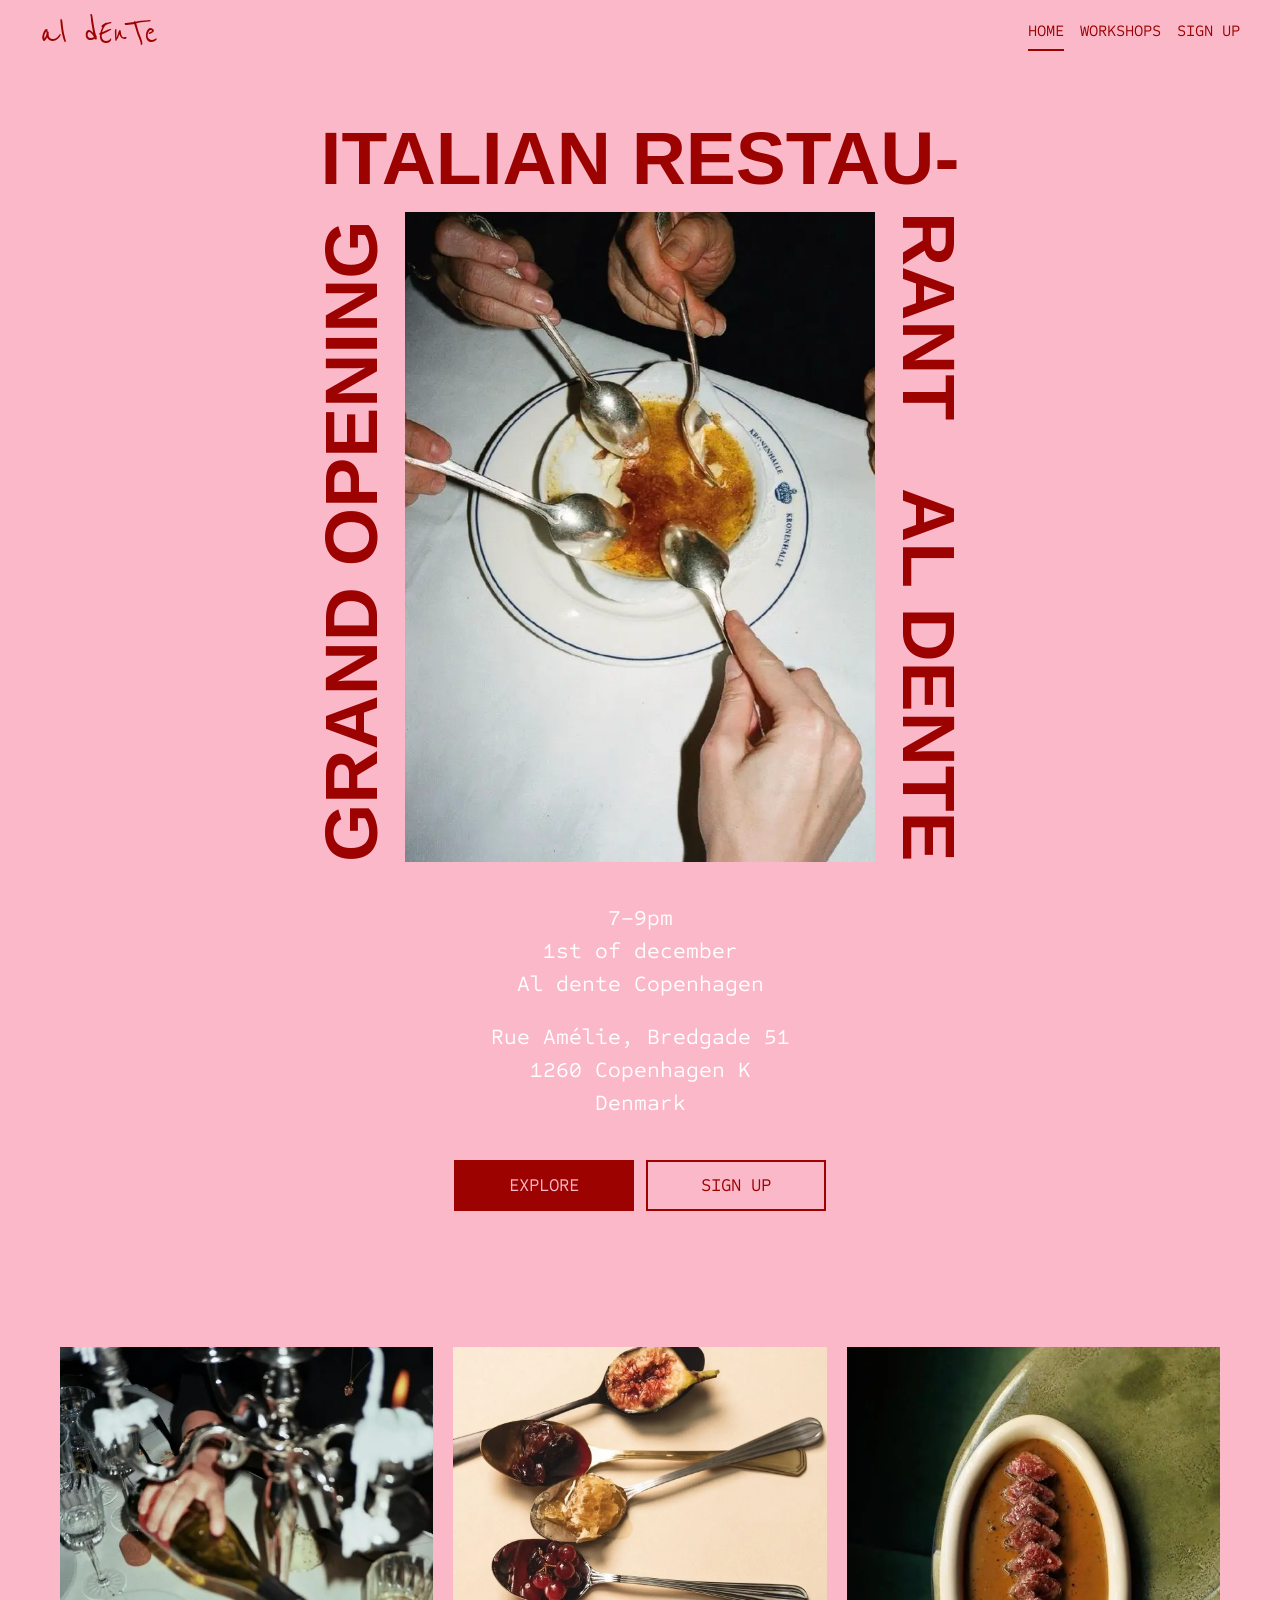
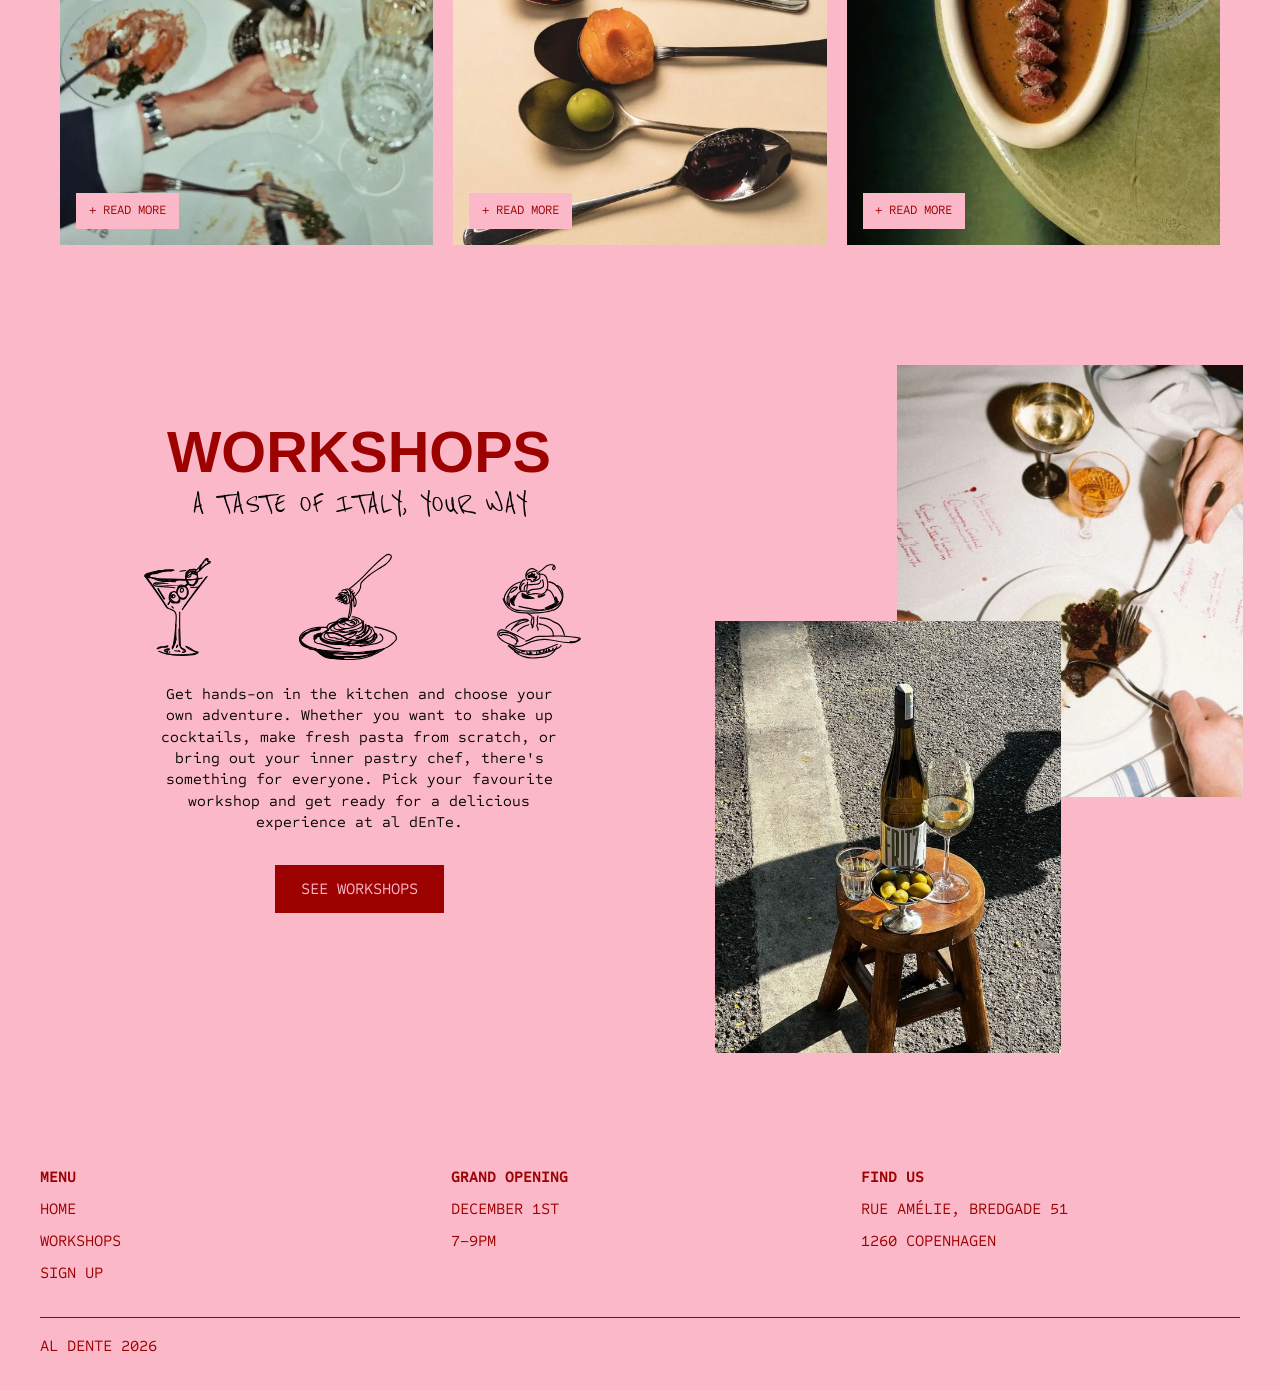
==== commit 6c60390e: "opdateret laura" ====
--- a/index.html
+++ b/index.html
@@ -81,9 +81,33 @@
     <!-- INFO / BILLEDER -->
     <section class="info">
       <div class="infobilleder">
-        <img src="./imgs/forside/et.webp" alt="Middag med gæster">
-        <img src="./imgs/forside/to.webp" alt="Smagsprøver på skeer">
-        <img src="./imgs/forside/tre.webp" alt="En serveret ret">
+        <button class="info-knap" popovertarget="info-et">
+          <img src="./imgs/forside/et.webp" alt="Middag med gæster">
+        </button>
+        <button class="info-knap" popovertarget="info-to">
+          <img src="./imgs/forside/to.webp" alt="Smagsprøver på skeer">
+        </button>
+        <button class="info-knap" popovertarget="info-tre">
+          <img src="./imgs/forside/tre.webp" alt="En serveret ret">
+        </button>
+      </div>
+
+      <div class="info-popover" id="info-et" popover>
+        <h3>DINNER WITH FRIENDS</h3>
+        <p>Long tables, candlelight and good wine. At al dEnTe we eat together, the Italian way.</p>
+        <button popovertarget="info-et" popovertargetaction="hide">CLOSE</button>
+      </div>
+
+      <div class="info-popover" id="info-to" popover>
+        <h3>A TASTE OF EVERYTHING</h3>
+        <p>Small bites served on spoons, so you can try a little of everything from our kitchen.</p>
+        <button popovertarget="info-to" popovertargetaction="hide">CLOSE</button>
+      </div>
+
+      <div class="info-popover" id="info-tre" popover>
+        <h3>FROM OUR KITCHEN</h3>
+        <p>Simple, honest dishes made with fresh ingredients and cooked al dente.</p>
+        <button popovertarget="info-tre" popovertargetaction="hide">CLOSE</button>
       </div>
     </section>
 
@@ -102,7 +126,9 @@
 
           <!-- SAMLET SVG -->
           <div class="workshop-illustrations">
-            <img src="./svg/workshops.svg" alt="Illustrationer af cocktail, pasta og dessert">
+            <svg viewBox="0 0 1920 1080" role="img" aria-label="Illustrationer af cocktail, pasta og dessert">
+              <use href="./spotlight.svg#tegninger"></use>
+            </svg>
           </div>
 
           <p class="workshop-description">
@@ -112,6 +138,9 @@
             there's something for everyone. Pick your favourite
             workshop and get ready for a delicious experience at al dEnTe.
           </p>
+
+          <a class="workshop-knap" href="./svg.html">SEE WORKSHOPS</a>
+
 
         </div>
 
--- a/style.css
+++ b/style.css
@@ -305,6 +305,28 @@
    5. WORKSHOP SEKTION PÅ FORSIDEN
 ========================================= */
 
+.workshop-knap {
+  display: inline-flex;
+  justify-content: center;
+  align-items: center;
+  min-height: 46px;
+  margin-top: 2rem;
+  padding: 10px 1.5rem;
+  background: var(--color-red);
+  color: var(--color-pink);
+  border: 2px solid var(--color-red);
+  font-family: "Sometype Mono", monospace;
+  font-size: 16px;
+  text-decoration: none;
+  transition:
+    background 0.3s ease,
+    color 0.3s ease;
+}
+
+.workshop-knap:hover {
+  background: transparent;
+  color: var(--color-red);
+}
 .karoline {
   display: grid;
   grid-template-columns: inherit;
@@ -688,6 +710,7 @@
   font-family: "Sometype Mono", monospace;
   font-size: 0.7rem;
   cursor: pointer;
+  margin-bottom: 3rem;
 }
 
 /* =========================================
@@ -1202,3 +1225,217 @@
     border-bottom-color: var(--color-blue);
   }
 }
+
+/* =========================================
+  ANNIMATIONER
+========================================= */
+/* 3 billeder */
+.infobilleder {
+  view-timeline: --cards;
+}
+
+.infobilleder .info-knap {
+  animation: appear ease-out both;
+  animation-timeline: --cards;
+}
+
+.infobilleder .info-knap:nth-child(1) {
+  animation-range: entry 0% entry 100%;
+}
+.infobilleder .info-knap:nth-child(2) {
+  animation-range: entry 50% contain 25%;
+}
+.infobilleder .info-knap:nth-child(3) {
+  animation-range: entry 100% contain 50%;
+}
+
+@keyframes appear {
+  from {
+    opacity: 0;
+    translate: 0 4rem;
+  }
+  to {
+    opacity: 1;
+    translate: 0 0;
+  }
+}
+
+/* de 2 knapper */
+
+.knap1 {
+  display: inline-block;
+  animation: appear-1 ease-out both;
+  animation-timeline: view();
+  animation-range: 0% 50%;
+}
+
+.knap2 {
+  display: inline-block;
+  animation: appear-2 ease-out both;
+  animation-timeline: view();
+  animation-range: 0% 50%;
+}
+
+@keyframes appear-1 {
+  from {
+    opacity: 0;
+    translate: -2rem 0;
+    rotate: -5deg;
+  }
+}
+
+@keyframes appear-2 {
+  from {
+    opacity: 0;
+    translate: 2rem 0;
+    rotate: 5deg;
+  }
+}
+
+/* workshop billeder */
+.workshop-image-one {
+  animation: rotate-one linear both;
+  animation-timeline: view();
+}
+
+.workshop-image-two {
+  animation: rotate-two linear both;
+  animation-timeline: view();
+}
+
+@keyframes rotate-one {
+  from {
+    rotate: -8deg;
+  }
+  to {
+    rotate: 8deg;
+  }
+}
+
+@keyframes rotate-two {
+  from {
+    rotate: 8deg;
+  }
+  to {
+    rotate: -8deg;
+  }
+}
+
+/* =========================================
+  VIEW TRANSITIONS
+========================================= */
+@view-transition {
+  navigation: auto;
+}
+
+/* MORPH AF TEGNINGER */
+.workshop-illustrations {
+  width: 100%;
+  max-width: 28rem;
+  margin: 1.5rem auto;
+  overflow: clip;
+}
+
+.workshop-illustrations svg {
+  display: block;
+  width: 161%;
+  max-width: none;
+  margin: -29.4% 0 -35.6% -29.4%;
+  view-transition-name: workshop-svg;
+}
+
+.svg-spotlight {
+  view-transition-name: workshop-svg;
+}
+
+::view-transition-group(workshop-svg) {
+  animation-duration: 0.7s;
+}
+/* =========================================
+  POPOVER PÅ INFOBILLEDER
+========================================= */
+.info-knap {
+  display: block;
+  width: 100%;
+  padding: 0;
+  border: none;
+  background: none;
+  cursor: pointer;
+}
+
+.info-popover {
+  margin: auto;
+  width: min(90vw, 28rem);
+  padding: 2rem;
+  background: var(--color-pink);
+  color: var(--color-red);
+  border: 2px solid var(--color-red);
+  font-family: "Sometype Mono", monospace;
+}
+
+.info-popover h3 {
+  font-family: "Inter", sans-serif;
+  font-size: 1.8rem;
+  margin-bottom: 1rem;
+}
+
+.info-popover p {
+  color: var(--color-black);
+  line-height: 1.5;
+  margin-bottom: 1.5rem;
+}
+
+.info-popover button {
+  padding: 0.6rem 1rem;
+  background: var(--color-red);
+  color: var(--color-pink);
+  border: none;
+  font-family: "Sometype Mono", monospace;
+  cursor: pointer;
+}
+
+.info-popover::backdrop {
+  background: rgb(0 0 0 / 0.5);
+}
+
+/* TYDELIGT AT MAN KAN TRYKKE */
+.info-knap {
+  position: relative;
+  overflow: hidden;
+}
+
+.info-knap img {
+  transition: scale 0.4s ease;
+}
+
+.info-knap::after {
+  content: "+ READ MORE";
+  position: absolute;
+  left: 1rem;
+  bottom: 1rem;
+  padding: 0.5rem 0.8rem;
+  background: var(--color-pink);
+  color: var(--color-red);
+  font-family: "Sometype Mono", monospace;
+  font-size: 0.8rem;
+  transition:
+    background 0.3s ease,
+    color 0.3s ease;
+}
+
+.info-knap:hover img {
+  scale: 1.05;
+}
+
+.info-knap:hover::after {
+  background: var(--color-red);
+  color: var(--color-pink);
+}
+
+.info-knap:focus-visible {
+  outline: 3px solid var(--color-red);
+  outline-offset: 4px;
+}
+/* =========================================
+  LIGHT / DARKMODE
+========================================= */
